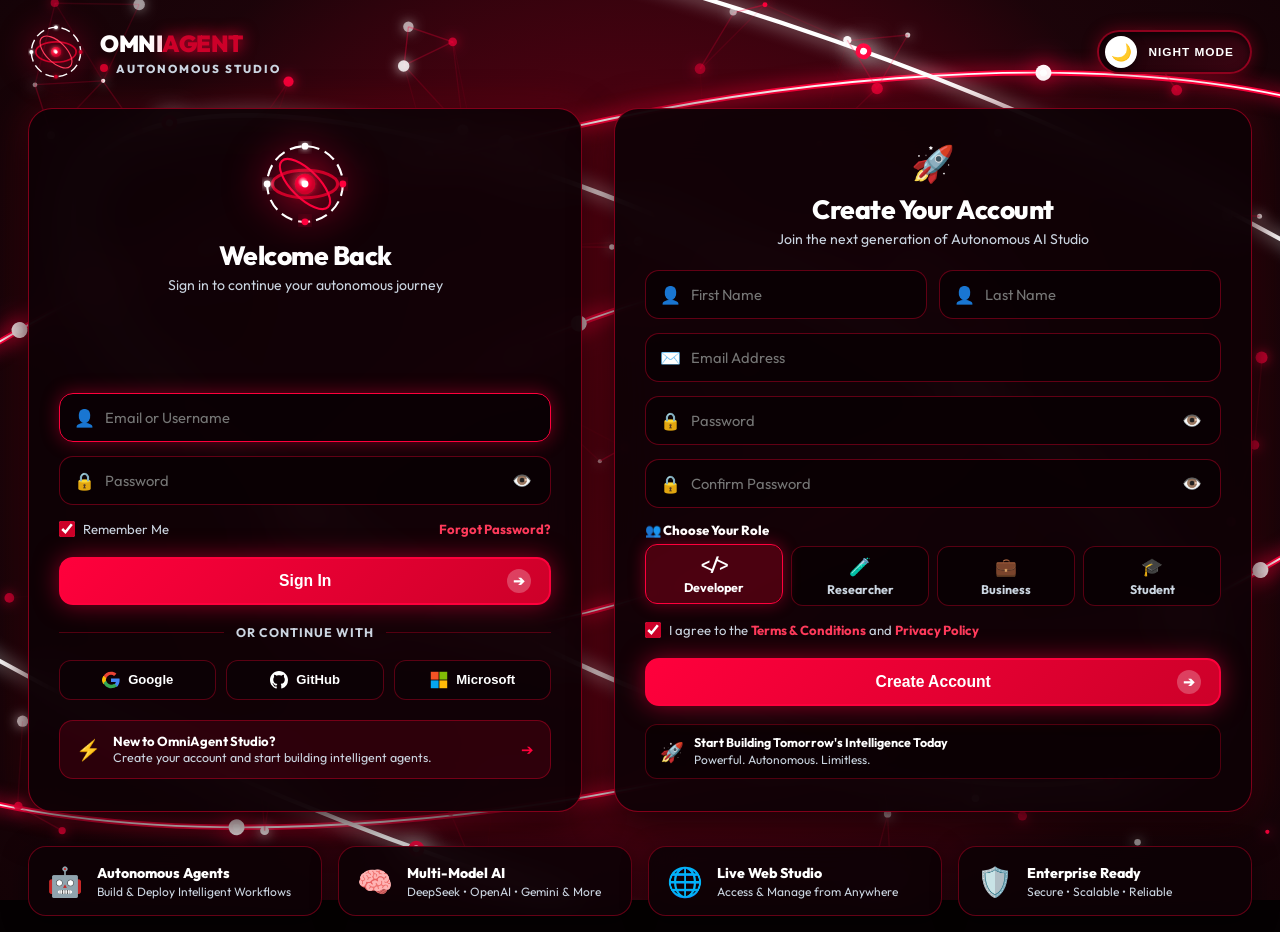
==== static/login.html @ 4c6e4704 "feat: add luxury Authentication Gateway matching reference mockup with revolving 3D Gyroscope logo" ====
<!DOCTYPE html>
<html lang="en">
<head>
    <meta charset="UTF-8">
    <meta name="viewport" content="width=device-width, initial-scale=1.0, maximum-scale=1.0, user-scalable=no">
    <title>OmniAgent — Authentication Gateway</title>
    <meta name="description" content="Autonomous AI Studio Authentication & Gateway">
    <link rel="preconnect" href="https://fonts.googleapis.com">
    <link rel="preconnect" href="https://fonts.gstatic.com" crossorigin>
    <link href="https://fonts.googleapis.com/css2?family=Inter:wght@400;500;600;700&family=JetBrains+Mono:wght@500;700&family=Outfit:wght@600;700;800;900&display=swap" rel="stylesheet">
    <link rel="stylesheet" href="/static/css/style.css">
    <link rel="stylesheet" href="/static/css/auth.css">
</head>
<body>
    <div class="auth-page-wrapper">
        <!-- Top Navigation Bar -->
        <header class="auth-header">
            <div id="brand-logo-container" onclick="window.location.href='/'" style="cursor:pointer;"></div>
            
            <div class="auth-header-right">
                <!-- 3D Luxury Slider Switcher -->
                <button class="theme-switch-btn" id="theme-slider-btn" type="button" onclick="toggleTheme()" title="Toggle Day / Night Mode">
                    <span class="switch-label-night">NIGHT MODE</span>
                    <span class="switch-label-day">DAY MODE</span>
                    <div class="switch-knob" id="switch-knob-icon">🌙</div>
                </button>
            </div>
        </header>

        <!-- Main Dual Auth Card Container -->
        <main class="auth-main-container">
            <!-- Left Card: Welcome Back (Sign In) -->
            <div class="auth-glass-card signin-card" id="card-signin">
                <div class="auth-card-hero">
                    <!-- Revolving Gyroscope Centerpiece Logo -->
                    <div id="card-gyro-logo"></div>
                    <h2 class="auth-card-title">Welcome Back</h2>
                    <p class="auth-card-subtitle">Sign in to continue your autonomous journey</p>
                </div>

                <form class="auth-form" onsubmit="handleAuthSubmit(event, 'signin')">
                    <div class="auth-input-group">
                        <div class="auth-input-icon">👤</div>
                        <input type="text" id="signin-user" class="auth-input-field" placeholder="Email or Username" required autofocus>
                    </div>

                    <div class="auth-input-group">
                        <div class="auth-input-icon">🔒</div>
                        <input type="password" id="signin-pass" class="auth-input-field" placeholder="Password" required>
                        <button type="button" class="btn-pwd-eye" onclick="togglePasswordVisibility('signin-pass', this)" title="Show/Hide Password">👁️</button>
                    </div>

                    <div class="auth-row-options">
                        <label class="auth-checkbox-label">
                            <input type="checkbox" id="remember-me" checked>
                            <span>Remember Me</span>
                        </label>
                        <a href="javascript:void(0)" class="auth-link" onclick="playSoftClick(); alert('Demo Mode: Enter any credentials or click Social Login!')">Forgot Password?</a>
                    </div>

                    <button type="submit" class="btn-auth-primary">
                        <span>Sign In</span>
                        <div class="btn-arrow-circle">➔</div>
                    </button>

                    <div class="auth-divider">
                        <span>or continue with</span>
                    </div>

                    <!-- Social Login Row -->
                    <div class="social-login-row">
                        <button type="button" class="btn-social-pill" onclick="demoSocialLogin('Google')">
                            <svg width="18" height="18" viewBox="0 0 24 24"><path fill="#EA4335" d="M12 5c1.6 0 3 .6 4.1 1.7l3.1-3.1C17.3 1.8 14.8 1 12 1 7.5 1 3.7 3.6 1.9 7.3l3.7 2.9C6.5 7.3 9 5 12 5z"/><path fill="#4285F4" d="M23.5 12.3c0-.8-.1-1.6-.2-2.3H12v4.6h6.5c-.3 1.5-1.1 2.8-2.4 3.7l3.7 2.9c2.2-2 3.7-5 3.7-8.9z"/><path fill="#FBBC05" d="M5.6 14.8c-.2-.7-.4-1.5-.4-2.8s.2-2.1.4-2.8L1.9 6.3C.7 8.7 0 10.3 0 12s.7 3.3 1.9 5.7l3.7-2.9z"/><path fill="#34A853" d="M12 23c3.2 0 6-1.1 8-3l-3.7-2.9c-1.1.7-2.5 1.2-4.3 1.2-3 0-5.5-2.3-6.4-5.2L1.9 16C3.7 19.7 7.5 23 12 23z"/></svg>
                            <span>Google</span>
                        </button>
                        <button type="button" class="btn-social-pill" onclick="demoSocialLogin('GitHub')">
                            <svg width="18" height="18" fill="currentColor" viewBox="0 0 24 24"><path d="M12 0C5.37 0 0 5.37 0 12c0 5.31 3.435 9.795 8.205 11.385.6.105.825-.255.825-.57 0-.285-.015-1.23-.015-2.235-3.015.555-3.795-.735-4.035-1.41-.135-.345-.72-1.41-1.23-1.695-.42-.225-1.02-.78-.015-.795.945-.015 1.62.87 1.845 1.23 1.08 1.815 2.805 1.305 3.495.99.105-.78.42-1.305.765-1.605-2.67-.3-5.46-1.335-5.46-5.925 0-1.305.465-2.385 1.23-3.225-.12-.3-.54-1.53.12-3.18 0 0 1.005-.315 3.3 1.23.96-.27 1.98-.405 3-.405s2.04.135 3 .405c2.295-1.56 3.3-1.23 3.3-1.23.66 1.65.24 2.88.12 3.18.765.84 1.23 1.905 1.23 3.225 0 4.605-2.805 5.625-5.475 5.925.435.375.81 1.095.81 2.22 0 1.605-.015 2.895-.015 3.3 0 .315.225.69.825.57A12.02 12.02 0 0024 12c0-6.63-5.37-12-12-12z"/></svg>
                            <span>GitHub</span>
                        </button>
                        <button type="button" class="btn-social-pill" onclick="demoSocialLogin('Microsoft')">
                            <svg width="18" height="18" viewBox="0 0 23 23"><path fill="#f35325" d="M1 1h10v10H1z"/><path fill="#81bc06" d="M12 1h10v10H12z"/><path fill="#05a6f0" d="M1 12h10v10H1z"/><path fill="#ffba08" d="M12 12h10v10H12z"/></svg>
                            <span>Microsoft</span>
                        </button>
                    </div>

                    <!-- Switcher Ribbon -->
                    <div class="auth-switch-ribbon" onclick="focusSignupCard()">
                        <div class="ribbon-icon">⚡</div>
                        <div class="ribbon-text">
                            <strong>New to OmniAgent Studio?</strong>
                            <span>Create your account and start building intelligent agents.</span>
                        </div>
                        <div class="ribbon-arrow">➔</div>
                    </div>
                </form>
            </div>

            <!-- Right Card: Create Your Account (Sign Up) -->
            <div class="auth-glass-card signup-card" id="card-signup">
                <div class="auth-card-hero">
                    <div class="hero-card-badge">🚀</div>
                    <h2 class="auth-card-title">Create Your Account</h2>
                    <p class="auth-card-subtitle">Join the next generation of Autonomous AI Studio</p>
                </div>

                <form class="auth-form" onsubmit="handleAuthSubmit(event, 'signup')">
                    <!-- First & Last Name Split Row -->
                    <div class="auth-input-split-row">
                        <div class="auth-input-group">
                            <div class="auth-input-icon">👤</div>
                            <input type="text" id="signup-fname" class="auth-input-field" placeholder="First Name" required>
                        </div>
                        <div class="auth-input-group">
                            <div class="auth-input-icon">👤</div>
                            <input type="text" id="signup-lname" class="auth-input-field" placeholder="Last Name" required>
                        </div>
                    </div>

                    <div class="auth-input-group">
                        <div class="auth-input-icon">✉️</div>
                        <input type="email" id="signup-email" class="auth-input-field" placeholder="Email Address" required>
                    </div>

                    <div class="auth-input-group">
                        <div class="auth-input-icon">🔒</div>
                        <input type="password" id="signup-pass" class="auth-input-field" placeholder="Password" required>
                        <button type="button" class="btn-pwd-eye" onclick="togglePasswordVisibility('signup-pass', this)" title="Show/Hide Password">👁️</button>
                    </div>

                    <div class="auth-input-group">
                        <div class="auth-input-icon">🔒</div>
                        <input type="password" id="signup-cpass" class="auth-input-field" placeholder="Confirm Password" required>
                        <button type="button" class="btn-pwd-eye" onclick="togglePasswordVisibility('signup-cpass', this)" title="Show/Hide Password">👁️</button>
                    </div>

                    <!-- Role Selector Section -->
                    <div class="auth-role-section">
                        <div class="auth-role-label">👥 Choose Your Role</div>
                        <div class="auth-role-pills">
                            <div class="role-pill active" onclick="selectRole(this, 'developer')">
                                <span class="role-pill-icon">&lt;/&gt;</span>
                                <span>Developer</span>
                            </div>
                            <div class="role-pill" onclick="selectRole(this, 'researcher')">
                                <span class="role-pill-icon">🧪</span>
                                <span>Researcher</span>
                            </div>
                            <div class="role-pill" onclick="selectRole(this, 'business')">
                                <span class="role-pill-icon">💼</span>
                                <span>Business</span>
                            </div>
                            <div class="role-pill" onclick="selectRole(this, 'student')">
                                <span class="role-pill-icon">🎓</span>
                                <span>Student</span>
                            </div>
                        </div>
                    </div>

                    <div class="auth-row-options">
                        <label class="auth-checkbox-label">
                            <input type="checkbox" id="terms-agree" checked required>
                            <span>I agree to the <a href="javascript:void(0)" class="auth-link">Terms & Conditions</a> and <a href="javascript:void(0)" class="auth-link">Privacy Policy</a></span>
                        </label>
                    </div>

                    <button type="submit" class="btn-auth-primary">
                        <span>Create Account</span>
                        <div class="btn-arrow-circle">➔</div>
                    </button>

                    <!-- Bottom Info Banner -->
                    <div class="auth-info-banner">
                        <div class="info-icon">🚀</div>
                        <div class="info-text">
                            <strong>Start Building Tomorrow's Intelligence Today</strong>
                            <span>Powerful. Autonomous. Limitless.</span>
                        </div>
                    </div>
                </form>
            </div>
        </main>

        <!-- Bottom 4 Feature Cards Ribbon -->
        <footer class="auth-bottom-dock">
            <div class="dock-feature-card">
                <div class="dock-icon">🤖</div>
                <div class="dock-content">
                    <h4>Autonomous Agents</h4>
                    <p>Build & Deploy Intelligent Workflows</p>
                </div>
            </div>

            <div class="dock-feature-card">
                <div class="dock-icon">🧠</div>
                <div class="dock-content">
                    <h4>Multi-Model AI</h4>
                    <p>DeepSeek • OpenAI • Gemini & More</p>
                </div>
            </div>

            <div class="dock-feature-card">
                <div class="dock-icon">🌐</div>
                <div class="dock-content">
                    <h4>Live Web Studio</h4>
                    <p>Access & Manage from Anywhere</p>
                </div>
            </div>

            <div class="dock-feature-card">
                <div class="dock-icon">🛡️</div>
                <div class="dock-content">
                    <h4>Enterprise Ready</h4>
                    <p>Secure • Scalable • Reliable</p>
                </div>
            </div>
        </footer>
    </div>

    <!-- Scripts -->
    <script src="/static/js/background.js"></script>
    <script src="/static/js/logo.js"></script>
    <script src="/static/js/auth.js"></script>
</body>
</html>
---- static/css/style.css ----
:root {
    --cherry-red: #cd0029;
    --cherry-glow: #ff003c;
    --cherry-subtle: rgba(205, 0, 41, 0.22);
    --cherry-border: rgba(205, 0, 41, 0.6);
    --white: #ffffff;
    --white-muted: #f1f5f9;
    --white-subtle: #cbd5e1;
    --bg-dark: #050102;
    --surface-glass: rgba(14, 2, 6, 0.9);
    --surface-card: rgba(16, 3, 7, 0.92);
    --border-glass: rgba(205, 0, 41, 0.5);
    --text-main: #ffffff;
    --text-muted-theme: #f1f5f9;
    --input-bg: rgba(10, 1, 4, 0.85);
    --font-sans: 'Outfit', 'Inter', -apple-system, sans-serif;
    --font-mono: 'JetBrains Mono', monospace;
}

/* ☀️ Crisp Pure White Light Mode */
body.light-theme {
    --bg-dark: #ffffff;
    --surface-glass: rgba(255, 255, 255, 0.95);
    --surface-card: rgba(255, 255, 255, 0.95);
    --border-glass: rgba(205, 0, 41, 0.35);
    --cherry-border: rgba(205, 0, 41, 0.45);
    --cherry-subtle: rgba(255, 220, 228, 0.8);
    --white: #0f172a;
    --white-muted: #1e293b;
    --white-subtle: #64748b;
    --text-main: #0f172a;
    --text-muted-theme: #334155;
    --input-bg: #ffffff;
    background-color: #ffffff !important;
    color: #0f172a !important;
}

/* Header & Dock Protection */
body.light-theme .workspace-header {
    background: rgba(255, 255, 255, 0.95) !important;
    backdrop-filter: blur(20px) !important;
    -webkit-backdrop-filter: blur(20px) !important;
    border-bottom: 1.5px solid rgba(205, 0, 41, 0.35) !important;
}

body.light-theme .input-dock {
    background: rgba(255, 255, 255, 0.95) !important;
    backdrop-filter: blur(20px) !important;
    -webkit-backdrop-filter: blur(20px) !important;
    border-top: 1.5px solid rgba(205, 0, 41, 0.35) !important;
}

body.light-theme .sidebar-nav,
body.light-theme .metrics-panel,
body.light-theme .main-workspace {
    background: transparent !important;
    border-color: rgba(205, 0, 41, 0.35) !important;
}

/* Sidebar Nav Items in Light Mode */
body.light-theme .nav-item {
    background: #ffffff !important;
    color: #0f172a !important;
    border: 1.5px solid rgba(205, 0, 41, 0.25) !important;
    box-shadow: 0 4px 14px rgba(0, 0, 0, 0.04) !important;
}

body.light-theme .nav-item:hover,
body.light-theme .nav-item.active {
    background: rgba(255, 222, 230, 0.95) !important;
    color: #cd0029 !important;
    border-color: #cd0029 !important;
    box-shadow: 0 0 20px rgba(205, 0, 41, 0.25) !important;
}

body.light-theme .btn-sound-toggle,
body.light-theme .btn-action-header {
    background: #ffffff !important;
    color: #0f172a !important;
    border: 1.5px solid rgba(205, 0, 41, 0.45) !important;
    box-shadow: 0 2px 10px rgba(205, 0, 41, 0.1) !important;
}

body.light-theme .btn-sound-toggle:hover,
body.light-theme .btn-action-header:hover {
    background: #cd0029 !important;
    color: #ffffff !important;
}

body.light-theme .export-menu-dropdown {
    background: #ffffff !important;
    border-color: rgba(205, 0, 41, 0.4) !important;
    box-shadow: 0 10px 30px rgba(205, 0, 41, 0.2) !important;
}

body.light-theme .export-opt {
    color: #0f172a !important;
}

body.light-theme .export-opt:hover {
    background: rgba(255, 222, 230, 0.9) !important;
    color: #cd0029 !important;
}

body.light-theme .step-card,
body.light-theme .prompt-chip,
body.light-theme .metric-card,
body.light-theme .tool-card-box,
body.light-theme .vault-card-box,
body.light-theme .swarm-card,
body.light-theme .tools-header-banner,
body.light-theme .memory-header-banner,
body.light-theme .memory-input-card,
body.light-theme .memory-chip,
body.light-theme .agent-status-badge,
body.light-theme .code-editor-card,
body.light-theme .code-output-card,
body.light-theme .dropzone-card,
body.light-theme .settings-modal-card {
    background: rgba(255, 255, 255, 0.98) !important;
    border-color: rgba(205, 0, 41, 0.4) !important;
    box-shadow: 0 6px 24px rgba(205, 0, 41, 0.1) !important;
}

body.light-theme .settings-select {
    background: #ffffff !important;
    color: #0f172a !important;
}

body.light-theme .settings-header h2,
body.light-theme .settings-field label {
    color: #0f172a !important;
}

body.light-theme .dropzone-card {
    border: 2px dashed rgba(205, 0, 41, 0.5) !important;
    background: rgba(255, 245, 247, 0.8) !important;
}

body.light-theme .code-textarea {
    background: #ffffff !important;
    color: #0f172a !important;
    border-color: rgba(205, 0, 41, 0.35) !important;
}

body.light-theme .code-console-body {
    background: #f8fafc !important;
    color: #0f172a !important;
}

body.light-theme .btn-template-chip {
    background: #ffffff !important;
    color: #0f172a !important;
    border-color: rgba(205, 0, 41, 0.35) !important;
}

body.light-theme .swarm-status-badge {
    background: rgba(205, 0, 41, 0.08) !important;
    border: 1.5px solid rgba(205, 0, 41, 0.35) !important;
    color: #cd0029 !important;
}

body.light-theme .badge-status-text {
    color: #cd0029 !important;
}

body.light-theme .step-title,
body.light-theme .prompt-title,
body.light-theme .tool-name,
body.light-theme .metric-val,
body.light-theme .panel-section-title,
body.light-theme .header-title-block h1,
body.light-theme .brand-main,
body.light-theme .status-text,
body.light-theme .tools-header-banner h2,
body.light-theme .memory-header-banner h2,
body.light-theme .memory-input-card h3,
body.light-theme .swarm-info h3,
body.light-theme .vault-tag,
body.light-theme .code-output-header span,
body.light-theme .dropzone-title {
    color: #0f172a !important;
}

body.light-theme .step-content,
body.light-theme .prompt-desc,
body.light-theme .tool-desc,
body.light-theme .vault-text,
body.light-theme .metric-label,
body.light-theme .header-subtitle,
body.light-theme .swarm-info p,
body.light-theme .tools-header-banner p,
body.light-theme .memory-header-banner p,
body.light-theme .dropzone-subtitle {
    color: #334155 !important;
}

body.light-theme .model-pill {
    background: #ffffff !important;
    color: #0f172a !important;
    border: 1.5px solid rgba(205, 0, 41, 0.4) !important;
    box-shadow: 0 0 14px rgba(205, 0, 41, 0.1) !important;
}

body.light-theme .input-wrapper {
    background: #ffffff !important;
    border-color: #cd0029 !important;
    box-shadow: 0 0 20px rgba(205, 0, 41, 0.25) !important;
}

body.light-theme .input-box {
    color: #0f172a !important;
}

* {
    margin: 0;
    padding: 0;
    box-sizing: border-box;
    -webkit-tap-highlight-color: transparent;
}

body {
    font-family: var(--font-sans);
    background-color: var(--bg-dark);
    color: var(--text-main);
    overflow: hidden;
    height: 100vh;
    width: 100vw;
    transition: background-color 0.3s ease, color 0.3s ease;
}

#ambient-canvas {
    position: fixed;
    top: 0;
    left: 0;
    width: 100vw;
    height: 100vh;
    z-index: 0;
    pointer-events: all;
}

/* 3-Column Layout */
.app-container {
    position: relative;
    z-index: 10;
    display: grid;
    grid-template-columns: 280px 1fr 340px;
    height: 100vh;
    background: transparent;
}

/* Left Sidebar */
.sidebar-nav {
    background: transparent;
    border-right: 1.5px solid var(--cherry-border);
    display: flex;
    flex-direction: column;
    padding: 24px 20px;
    gap: 24px;
}

.omni-brand-core {
    display: flex;
    align-items: center;
    gap: 16px;
}

.gyro-logo-wrapper {
    position: relative;
    width: 56px;
    height: 56px;
    display: flex;
    align-items: center;
    justify-content: center;
    filter: drop-shadow(0 0 16px var(--cherry-glow));
    transition: transform 0.3s ease;
}

.gyro-logo-wrapper:hover {
    transform: scale(1.1) rotate(15deg);
}

.spin-slow-cw {
    transform-origin: 50% 50%;
    animation: svgSpin 12s linear infinite;
}

.spin-fast-ccw {
    transform-origin: 50% 50%;
    animation: svgSpinReverse 6s linear infinite;
}

.spin-tilt-cw {
    transform-origin: 50% 50%;
    transform: rotate(45deg);
    animation: svgSpin 4s linear infinite;
}

@keyframes svgSpin { 100% { transform: rotate(360deg); } }
@keyframes svgSpinReverse { 100% { transform: rotate(-360deg); } }

.brand-main {
    font-size: 1.45rem;
    font-weight: 900;
    letter-spacing: -0.5px;
    color: var(--text-main);
}

.cherry-text {
    color: var(--cherry-red);
    text-shadow: 0 0 16px var(--cherry-glow);
}

.brand-sub {
    font-size: 0.72rem;
    font-weight: 800;
    color: var(--white-subtle);
    letter-spacing: 2px;
    display: flex;
    align-items: center;
    gap: 8px;
    margin-top: 3px;
}

.pulse-live {
    width: 8px;
    height: 8px;
    border-radius: 50%;
    background: var(--cherry-red);
    box-shadow: 0 0 12px var(--cherry-glow);
    animation: pulse 1.5s infinite;
}

@keyframes pulse {
    0%, 100% { opacity: 1; transform: scale(1); }
    50% { opacity: 0.3; transform: scale(0.7); }
}

.nav-links {
    list-style: none;
    display: flex;
    flex-direction: column;
    gap: 12px;
}

.nav-item {
    display: flex;
    align-items: center;
    gap: 14px;
    padding: 14px 18px;
    border-radius: 14px;
    color: var(--text-muted-theme);
    font-size: 0.95rem;
    font-weight: 700;
    cursor: pointer;
    transition: all 0.25s ease;
    border: 1.5px solid rgba(205, 0, 41, 0.3);
    background: rgba(14, 2, 6, 0.82);
    backdrop-filter: blur(16px);
    -webkit-backdrop-filter: blur(16px);
}

.nav-item:hover, .nav-item.active {
    color: var(--white);
    background: rgba(205, 0, 41, 0.4);
    border-color: var(--cherry-red);
    box-shadow: 0 0 24px rgba(205, 0, 41, 0.5);
    transform: translateX(4px);
}

.nav-item svg {
    width: 22px;
    height: 22px;
    color: var(--cherry-red);
}

/* ⚡ Interactive Diagnostic Badge */
.agent-status-badge {
    margin-top: auto;
    padding: 16px;
    background: rgba(14, 2, 6, 0.88);
    border: 1.5px solid var(--cherry-border);
    border-radius: 16px;
    display: flex;
    align-items: center;
    gap: 14px;
    backdrop-filter: blur(16px);
    -webkit-backdrop-filter: blur(16px);
    box-shadow: 0 0 20px rgba(205, 0, 41, 0.3);
    cursor: pointer;
    transition: all 0.25s ease;
}

.agent-status-badge:hover {
    border-color: var(--white);
    transform: scale(1.03);
    box-shadow: 0 0 24px var(--cherry-glow);
}

.status-dot {
    width: 12px;
    height: 12px;
    border-radius: 50%;
    background: var(--cherry-red);
    box-shadow: 0 0 14px var(--cherry-glow);
}

.status-text {
    font-size: 0.85rem;
    font-weight: 800;
    color: var(--text-main);
}

/* Center Workspace */
.main-workspace {
    display: flex;
    flex-direction: column;
    height: 100vh;
    background: transparent;
    border-right: 1.5px solid var(--cherry-border);
    overflow: hidden;
    position: relative;
}

/* 🛡️ Header Shield */
.workspace-header {
    display: flex;
    align-items: center;
    justify-content: space-between;
    padding: 18px 28px;
    border-bottom: 1.5px solid var(--cherry-border);
    background: rgba(14, 2, 6, 0.92);
    backdrop-filter: blur(20px);
    -webkit-backdrop-filter: blur(20px);
    flex-shrink: 0;
    z-index: 20;
}

.header-title-block h1 {
    font-size: 1.35rem;
    font-weight: 800;
    color: var(--text-main);
    letter-spacing: -0.5px;
}

.header-subtitle {
    font-size: 0.85rem;
    font-weight: 600;
    color: var(--white-subtle);
}

.header-controls {
    display: flex;
    align-items: center;
    gap: 12px;
}

/* Header Action Buttons */
.btn-action-header {
    background: rgba(14, 2, 6, 0.85);
    color: var(--text-main);
    border: 1.5px solid var(--cherry-red);
    padding: 8px 14px;
    border-radius: 18px;
    font-size: 0.8rem;
    font-weight: 800;
    cursor: pointer;
    box-shadow: 0 0 12px rgba(205, 0, 41, 0.25);
    transition: all 0.2s ease;
    display: flex;
    align-items: center;
    gap: 6px;
}

.btn-action-header:hover {
    background: var(--cherry-red);
    color: #ffffff;
    transform: scale(1.05);
}

.export-dropdown-wrapper {
    position: relative;
}

.export-menu-dropdown {
    position: absolute;
    top: calc(100% + 8px);
    right: 0;
    background: rgba(14, 2, 6, 0.95);
    border: 1.5px solid var(--cherry-red);
    border-radius: 14px;
    padding: 8px;
    display: none;
    flex-direction: column;
    gap: 6px;
    box-shadow: 0 10px 30px rgba(0, 0, 0, 0.6);
    z-index: 50;
    width: 170px;
}

.export-menu-dropdown.show {
    display: flex;
}

.export-opt {
    padding: 8px 12px;
    border-radius: 8px;
    font-size: 0.82rem;
    font-weight: 700;
    color: #ffffff;
    cursor: pointer;
    transition: all 0.2s ease;
}

.export-opt:hover {
    background: var(--cherry-subtle);
    color: var(--cherry-glow);
}

/* 🌟 Luxury 3D Animated Slider */
.theme-switch-btn {
    position: relative;
    width: 155px;
    height: 44px;
    border-radius: 28px;
    background: linear-gradient(135deg, #180208, #3b0512);
    border: 2px solid var(--cherry-border);
    cursor: pointer;
    box-shadow: inset 0 3px 8px rgba(0, 0, 0, 0.7), 0 0 16px rgba(205, 0, 41, 0.4);
    display: flex;
    align-items: center;
    position: relative;
    transition: all 0.35s cubic-bezier(0.4, 0, 0.2, 1);
    outline: none;
    user-select: none;
    overflow: hidden;
}

body.light-theme .theme-switch-btn {
    background: linear-gradient(135deg, #ff7a18, #ff1a47, #cd0029) !important;
    border-color: #ff1a47 !important;
    box-shadow: inset 0 2px 6px rgba(0, 0, 0, 0.2), 0 0 22px rgba(255, 26, 71, 0.5) !important;
}

.switch-label-night {
    font-size: 0.74rem;
    font-weight: 900;
    letter-spacing: 1px;
    color: #ffffff;
    position: absolute;
    right: 16px;
    display: block;
}

.switch-label-day {
    font-size: 0.74rem;
    font-weight: 900;
    letter-spacing: 1px;
    color: #ffffff;
    position: absolute;
    left: 16px;
    display: none;
}

body.light-theme .switch-label-night { display: none !important; }
body.light-theme .switch-label-day { display: block !important; }

.switch-knob {
    position: absolute;
    top: 4px;
    left: 6px;
    width: 32px;
    height: 32px;
    background: #ffffff;
    border-radius: 50%;
    box-shadow: 0 4px 10px rgba(0, 0, 0, 0.5);
    display: flex;
    align-items: center;
    justify-content: center;
    font-size: 1.05rem;
    transition: transform 0.35s cubic-bezier(0.4, 0, 0.2, 1);
    pointer-events: none;
}

body.light-theme .switch-knob {
    transform: translateX(107px) !important;
    box-shadow: 0 4px 14px rgba(205, 0, 41, 0.45) !important;
}

.btn-sound-toggle {
    background: rgba(14, 2, 6, 0.85);
    color: var(--text-main);
    border: 1.5px solid var(--cherry-red);
    padding: 8px 16px;
    border-radius: 20px;
    font-size: 0.8rem;
    font-weight: 800;
    cursor: pointer;
    box-shadow: 0 0 12px rgba(205, 0, 41, 0.25);
    transition: all 0.2s ease;
}

.btn-sound-toggle:hover {
    background: var(--cherry-red);
    color: #ffffff;
    transform: scale(1.05);
}

.model-pill {
    font-size: 0.8rem;
    font-weight: 800;
    padding: 8px 18px;
    background: rgba(24, 3, 8, 0.9);
    color: #ffffff;
    border: 1.5px solid var(--cherry-border);
    border-radius: 30px;
    box-shadow: 0 0 14px rgba(205, 0, 41, 0.3);
    font-family: var(--font-mono);
    letter-spacing: 0.5px;
}

/* Views & Canvases */
.chat-canvas, .tools-canvas, .memory-canvas, .swarm-canvas, .code-canvas {
    flex: 1;
    overflow-y: auto;
    padding: 28px;
    display: flex;
    flex-direction: column;
    gap: 20px;
    scroll-behavior: smooth;
}

.chat-canvas::-webkit-scrollbar, .tools-canvas::-webkit-scrollbar, .memory-canvas::-webkit-scrollbar, .swarm-canvas::-webkit-scrollbar, .code-canvas::-webkit-scrollbar {
    width: 6px;
}
.chat-canvas::-webkit-scrollbar-thumb, .tools-canvas::-webkit-scrollbar-thumb, .memory-canvas::-webkit-scrollbar-thumb, .swarm-canvas::-webkit-scrollbar-thumb, .code-canvas::-webkit-scrollbar-thumb {
    background: var(--cherry-red);
    border-radius: 10px;
}

/* ➕ Add-On 5: Settings Modal Backdrop */
.settings-modal-backdrop {
    position: fixed;
    top: 0;
    left: 0;
    width: 100vw;
    height: 100vh;
    background: rgba(0, 0, 0, 0.75);
    backdrop-filter: blur(12px);
    -webkit-backdrop-filter: blur(12px);
    z-index: 1000;
    display: none;
    align-items: center;
    justify-content: center;
}

.settings-modal-backdrop.show {
    display: flex;
}

.settings-modal-card {
    background: rgba(14, 2, 6, 0.96);
    border: 2px solid var(--cherry-red);
    border-radius: 22px;
    width: 90%;
    max-width: 520px;
    padding: 28px;
    box-shadow: 0 12px 40px rgba(0, 0, 0, 0.8), 0 0 30px var(--cherry-glow);
    display: flex;
    flex-direction: column;
    gap: 22px;
    animation: slideUp 0.3s ease-out;
}

.settings-header {
    display: flex;
    align-items: center;
    justify-content: space-between;
}

.settings-header h2 {
    font-size: 1.25rem;
    font-weight: 800;
    color: var(--text-main);
}

.btn-close-modal {
    background: transparent;
    border: none;
    color: var(--white-subtle);
    font-size: 1.3rem;
    cursor: pointer;
    padding: 4px 8px;
    border-radius: 8px;
}

.btn-close-modal:hover {
    color: var(--cherry-red);
}

.settings-body {
    display: flex;
    flex-direction: column;
    gap: 18px;
}

.settings-field {
    display: flex;
    flex-direction: column;
    gap: 8px;
}

.settings-field label {
    font-size: 0.88rem;
    font-weight: 800;
    color: var(--text-main);
}

.settings-select {
    background: var(--input-bg);
    border: 1.5px solid var(--cherry-border);
    border-radius: 12px;
    padding: 12px 14px;
    color: var(--text-main);
    font-family: var(--font-sans);
    font-size: 0.9rem;
    outline: none;
}

.settings-slider {
    width: 100%;
    accent-color: var(--cherry-red);
    cursor: pointer;
}

.settings-info-pill {
    padding: 12px;
    border-radius: 12px;
    background: var(--input-bg);
    border: 1px solid var(--cherry-border);
    font-family: var(--font-mono);
    font-size: 0.82rem;
    color: #0be881;
}

.settings-footer {
    display: flex;
    justify-content: flex-end;
}

/* Vector Vault Dropzone */
.dropzone-card {
    background: var(--surface-card);
    border: 2px dashed var(--cherry-border);
    border-radius: 18px;
    padding: 28px;
    display: flex;
    flex-direction: column;
    align-items: center;
    justify-content: center;
    text-align: center;
    gap: 8px;
    cursor: pointer;
    backdrop-filter: blur(16px);
    -webkit-backdrop-filter: blur(16px);
    transition: all 0.25s ease;
}

.dropzone-card:hover, .dropzone-card.dragover {
    border-color: var(--cherry-red);
    background: rgba(205, 0, 41, 0.15);
    box-shadow: 0 0 28px rgba(205, 0, 41, 0.4);
    transform: scale(1.01);
}

.dropzone-icon {
    font-size: 2.2rem;
}

.dropzone-title {
    font-size: 1.05rem;
    font-weight: 800;
    color: var(--text-main);
}

.dropzone-subtitle {
    font-size: 0.82rem;
    color: var(--white-subtle);
}

.dropzone-subtitle code {
    background: var(--input-bg);
    padding: 2px 6px;
    border-radius: 6px;
    border: 1px solid var(--cherry-border);
}

/* Interactive Code Editor Styles */
.code-editor-card {
    background: var(--surface-card);
    border: 1.5px solid var(--cherry-border);
    border-radius: 18px;
    padding: 22px;
    backdrop-filter: blur(16px);
    -webkit-backdrop-filter: blur(16px);
    box-shadow: 0 8px 28px rgba(0, 0, 0, 0.5);
    display: flex;
    flex-direction: column;
    gap: 16px;
}

.code-editor-header {
    display: flex;
    align-items: center;
    justify-content: space-between;
    flex-wrap: wrap;
    gap: 12px;
}

.code-templates-bar {
    display: flex;
    align-items: center;
    gap: 10px;
    flex-wrap: wrap;
}

.code-template-label {
    font-size: 0.8rem;
    font-weight: 800;
    color: var(--white-subtle);
    text-transform: uppercase;
    letter-spacing: 1px;
}

.btn-template-chip {
    background: var(--input-bg);
    border: 1px solid var(--cherry-border);
    color: var(--text-main);
    padding: 6px 14px;
    border-radius: 14px;
    font-size: 0.8rem;
    font-weight: 700;
    cursor: pointer;
    transition: all 0.2s ease;
}

.btn-template-chip:hover {
    background: var(--cherry-red);
    color: #ffffff;
    border-color: var(--cherry-red);
}

.code-header-actions {
    display: flex;
    gap: 10px;
}

.btn-tool-subtle {
    background: transparent;
    border: 1px solid var(--cherry-border);
    color: var(--text-main);
    padding: 6px 14px;
    border-radius: 12px;
    font-size: 0.8rem;
    font-weight: 700;
    cursor: pointer;
    transition: all 0.2s ease;
}

.btn-tool-subtle:hover {
    background: rgba(205, 0, 41, 0.2);
    border-color: var(--cherry-red);
}

.code-textarea {
    width: 100%;
    height: 240px;
    background: var(--input-bg);
    border: 1.5px solid var(--cherry-border);
    border-radius: 14px;
    padding: 18px;
    color: var(--text-main);
    font-family: var(--font-mono);
    font-size: 0.92rem;
    line-height: 1.6;
    resize: vertical;
    outline: none;
    tab-size: 4;
}

.code-textarea:focus {
    border-color: var(--cherry-red);
    box-shadow: 0 0 20px rgba(205, 0, 41, 0.4);
}

.code-actions-footer {
    display: flex;
    align-items: center;
    gap: 14px;
    flex-wrap: wrap;
}

.btn-run-code {
    background: var(--cherry-red);
    color: #ffffff;
    border: 2px solid var(--cherry-red);
    padding: 12px 24px;
    border-radius: 14px;
    font-weight: 900;
    font-size: 0.95rem;
    cursor: pointer;
    box-shadow: 0 0 20px var(--cherry-glow);
    transition: all 0.2s ease;
    display: flex;
    align-items: center;
    gap: 8px;
}

.btn-run-code:hover {
    background: #ff1a47;
    transform: scale(1.05);
}

.btn-agent-optimize {
    background: transparent;
    color: var(--text-main);
    border: 1.5px solid var(--cherry-red);
    padding: 12px 20px;
    border-radius: 14px;
    font-weight: 800;
    font-size: 0.9rem;
    cursor: pointer;
    transition: all 0.2s ease;
}

.btn-agent-optimize:hover {
    background: var(--cherry-subtle);
    border-color: var(--cherry-glow);
}

.code-latency-badge {
    margin-left: auto;
    font-family: var(--font-mono);
    font-size: 0.8rem;
    color: var(--white-subtle);
    font-weight: 700;
}

/* Live Output Console */
.code-output-card {
    background: var(--surface-card);
    border: 1.5px solid var(--cherry-border);
    border-radius: 18px;
    padding: 20px;
    backdrop-filter: blur(16px);
    -webkit-backdrop-filter: blur(16px);
    box-shadow: 0 8px 28px rgba(0, 0, 0, 0.5);
    display: flex;
    flex-direction: column;
    gap: 12px;
}

.code-output-header {
    display: flex;
    align-items: center;
    justify-content: space-between;
    font-size: 0.9rem;
    font-weight: 800;
    color: var(--text-main);
}

.code-status-pill {
    font-size: 0.75rem;
    font-weight: 800;
    padding: 4px 12px;
    border-radius: 20px;
    background: rgba(205, 0, 41, 0.2);
    border: 1px solid var(--cherry-border);
    color: var(--text-main);
}

.code-console-body {
    background: rgba(8, 1, 3, 0.95);
    border: 1px solid rgba(205, 0, 41, 0.3);
    border-radius: 12px;
    padding: 16px;
    color: #0be881;
    font-family: var(--font-mono);
    font-size: 0.88rem;
    line-height: 1.55;
    min-height: 110px;
    max-height: 260px;
    overflow-y: auto;
    white-space: pre-wrap;
}

/* Swarm Grid */
.swarm-grid {
    display: grid;
    grid-template-columns: 1fr;
    gap: 18px;
    margin-top: 10px;
}

.swarm-card {
    background: var(--surface-card);
    border: 1.5px solid var(--cherry-border);
    border-radius: 18px;
    padding: 22px;
    display: flex;
    align-items: center;
    gap: 20px;
    backdrop-filter: blur(16px);
    -webkit-backdrop-filter: blur(16px);
    box-shadow: 0 8px 28px rgba(0, 0, 0, 0.5);
    transition: all 0.25s ease;
}

.swarm-card:hover {
    border-color: var(--cherry-red);
    box-shadow: 0 0 28px rgba(205, 0, 41, 0.5);
    transform: translateY(-2px);
}

.swarm-avatar {
    font-size: 2.4rem;
    width: 60px;
    height: 60px;
    background: rgba(205, 0, 41, 0.2);
    border: 1.5px solid var(--cherry-border);
    border-radius: 16px;
    display: flex;
    align-items: center;
    justify-content: center;
}

.swarm-info h3 {
    font-size: 1.15rem;
    font-weight: 800;
    color: var(--text-main);
}

.swarm-role {
    font-size: 0.8rem;
    font-weight: 700;
    color: var(--cherry-red);
    text-transform: uppercase;
    letter-spacing: 1px;
    display: block;
    margin-bottom: 4px;
}

.swarm-info p {
    font-size: 0.88rem;
    color: var(--white-muted);
    line-height: 1.5;
}

.swarm-status-badge {
    display: inline-block;
    margin-top: 8px;
    font-size: 0.75rem;
    font-weight: 800;
    padding: 4px 12px;
    background: rgba(14, 2, 6, 0.85);
    border: 1px solid var(--cherry-border);
    border-radius: 20px;
    color: #ffffff;
}

/* Tools & Memory Headers */
.tools-header-banner, .memory-header-banner {
    background: var(--surface-card);
    border: 1.5px solid var(--cherry-border);
    border-radius: 18px;
    padding: 20px 24px;
    backdrop-filter: blur(16px);
    -webkit-backdrop-filter: blur(16px);
    box-shadow: 0 6px 24px rgba(0, 0, 0, 0.5);
}

.tools-header-banner h2, .memory-header-banner h2 {
    font-size: 1.35rem;
    font-weight: 800;
    color: var(--text-main);
}

.tools-header-banner p, .memory-header-banner p {
    font-size: 0.85rem;
    color: var(--white-subtle);
    margin-top: 4px;
}

/* Tools & Memory Grids */
.tools-grid, .vault-items-grid {
    display: grid;
    grid-template-columns: 1fr 1fr;
    gap: 18px;
}

.tool-card-box, .vault-card-box {
    background: var(--surface-card);
    border: 1.5px solid var(--cherry-border);
    border-radius: 18px;
    padding: 22px;
    backdrop-filter: blur(16px);
    -webkit-backdrop-filter: blur(16px);
    box-shadow: 0 8px 28px rgba(0, 0, 0, 0.5);
    display: flex;
    flex-direction: column;
    gap: 14px;
    transition: all 0.25s ease;
}

.tool-card-box:hover, .vault-card-box:hover {
    border-color: var(--cherry-red);
    box-shadow: 0 0 28px rgba(205, 0, 41, 0.5);
    transform: translateY(-3px);
}

.tool-header, .vault-header {
    display: flex;
    justify-content: space-between;
    align-items: center;
}

.tool-name, .vault-tag {
    font-size: 1.1rem;
    font-weight: 800;
    color: var(--text-main);
}

.vault-id {
    font-family: var(--font-mono);
    font-size: 0.75rem;
    color: var(--cherry-red);
    font-weight: 700;
}

.tool-badge {
    font-size: 0.75rem;
    font-weight: 800;
    padding: 4px 12px;
    border-radius: 20px;
}

.badge-auto { background: rgba(255, 255, 255, 0.12); color: #ffffff; border: 1px solid rgba(255, 255, 255, 0.25); }
.badge-approval { background: rgba(205, 0, 41, 0.25); color: #ff3b5c; border: 1px solid var(--cherry-red); }

.tool-desc, .vault-text {
    font-size: 0.92rem;
    color: var(--white-muted);
    line-height: 1.55;
}

.btn-test-tool {
    background: var(--cherry-red);
    color: #ffffff;
    border: 1px solid var(--cherry-red);
    padding: 10px 18px;
    border-radius: 12px;
    font-weight: 800;
    font-size: 0.85rem;
    cursor: pointer;
    align-self: flex-start;
    margin-top: auto;
    box-shadow: 0 0 14px var(--cherry-glow);
    transition: all 0.2s ease;
}

.btn-test-tool:hover {
    background: #ff1a47;
    transform: scale(1.06);
}

.memory-input-card {
    background: var(--surface-card);
    border: 1.5px solid var(--cherry-red);
    border-radius: 18px;
    padding: 24px;
    backdrop-filter: blur(16px);
    -webkit-backdrop-filter: blur(16px);
    box-shadow: 0 0 28px rgba(205, 0, 41, 0.35);
}

.memory-input-card h3 {
    font-size: 1.1rem;
    color: var(--text-main);
    margin-bottom: 14px;
    font-weight: 800;
}

.memory-form {
    display: flex;
    gap: 14px;
}

.mem-input-tag, .mem-input-text {
    background: var(--input-bg);
    border: 1.5px solid var(--cherry-border);
    border-radius: 12px;
    padding: 12px 16px;
    color: var(--text-main);
    font-family: var(--font-sans);
    font-size: 0.92rem;
}

.mem-input-tag { width: 240px; }
.mem-input-text { flex: 1; }

.mem-input-tag:focus, .mem-input-text:focus {
    outline: none;
    border-color: var(--cherry-red);
    box-shadow: 0 0 16px rgba(205, 0, 41, 0.4);
}

/* Quick Prompt Starters */
.quick-prompts-grid {
    display: grid;
    grid-template-columns: 1fr 1fr;
    gap: 16px;
    margin-top: 20px;
}

.prompt-chip {
    background: var(--surface-card);
    border: 1.5px solid var(--cherry-border);
    border-radius: 16px;
    padding: 16px 20px;
    cursor: pointer;
    transition: all 0.25s ease;
    display: flex;
    flex-direction: column;
    gap: 6px;
    backdrop-filter: blur(16px);
    -webkit-backdrop-filter: blur(16px);
    box-shadow: 0 6px 20px rgba(0, 0, 0, 0.4);
}

.prompt-chip:hover {
    border-color: var(--cherry-red);
    box-shadow: 0 0 24px rgba(205, 0, 41, 0.5);
    transform: translateY(-3px);
}

.prompt-title {
    font-size: 0.98rem;
    font-weight: 800;
    color: var(--text-main);
}

.prompt-desc {
    font-size: 0.82rem;
    color: var(--white-subtle);
}

/* 🛡️ Frosted Obsidian Shield Step Cards */
.step-card {
    background: var(--surface-card);
    border: 1.5px solid var(--border-glass);
    border-radius: 18px;
    padding: 22px;
    backdrop-filter: blur(20px);
    -webkit-backdrop-filter: blur(20px);
    animation: slideUp 0.3s ease-out;
    box-shadow: 0 10px 32px rgba(0, 0, 0, 0.6);
}

@keyframes slideUp {
    from { opacity: 0; transform: translateY(14px); }
    to { opacity: 1; transform: translateY(0); }
}

.step-card.goal { border-left: 6px solid var(--white); }
.step-card.thought { border-left: 6px solid #4f46e5; }
.step-card.action { border-left: 6px solid var(--cherry-glow); background: rgba(30, 4, 10, 0.95); }
.step-card.reflect { border-left: 6px solid #fbbf24; }
.step-card.final_answer {
    border-left: 6px solid var(--cherry-red);
    border: 2px solid var(--cherry-red);
    box-shadow: 0 0 32px rgba(205, 0, 41, 0.45);
}

.step-header {
    display: flex;
    align-items: center;
    justify-content: space-between;
    margin-bottom: 12px;
}

.step-title {
    font-size: 1.05rem;
    font-weight: 800;
    color: var(--text-main);
}

.step-content {
    font-size: 0.95rem;
    line-height: 1.65;
    color: var(--white-muted);
    white-space: pre-wrap;
}

/* Human-in-the-Loop Card */
.approval-card {
    background: rgba(205, 0, 41, 0.25);
    border: 2px solid var(--cherry-glow);
    box-shadow: 0 0 32px rgba(205, 0, 41, 0.5);
    border-radius: 18px;
    padding: 24px;
    margin-top: 16px;
}

.approval-title {
    font-size: 1.15rem;
    font-weight: 900;
    color: var(--text-main);
    display: flex;
    align-items: center;
    gap: 12px;
    margin-bottom: 12px;
}

.approval-actions {
    display: flex;
    gap: 16px;
    margin-top: 18px;
}

.btn-approve {
    background: var(--cherry-red);
    color: #ffffff;
    border: 2px solid var(--cherry-red);
    padding: 12px 26px;
    border-radius: 12px;
    font-weight: 800;
    font-size: 0.95rem;
    cursor: pointer;
    box-shadow: 0 0 20px var(--cherry-glow);
    transition: all 0.2s ease;
}

.btn-approve:hover {
    background: #ff1a47;
    transform: scale(1.05);
}

.btn-reject {
    background: transparent;
    color: var(--text-main);
    border: 1.5px solid var(--cherry-border);
    padding: 12px 26px;
    border-radius: 12px;
    font-weight: 800;
    font-size: 0.95rem;
    cursor: pointer;
    transition: all 0.2s ease;
}

.btn-reject:hover {
    background: rgba(205, 0, 41, 0.2);
}

/* 🛡️ Input Dock Frosted Shield */
.input-dock {
    padding: 18px 28px;
    background: rgba(14, 2, 6, 0.92);
    backdrop-filter: blur(20px);
    -webkit-backdrop-filter: blur(20px);
    border-top: 1.5px solid var(--cherry-border);
    flex-shrink: 0;
    z-index: 20;
}

.input-wrapper {
    display: flex;
    align-items: center;
    background: var(--input-bg);
    border: 2px solid var(--cherry-border);
    border-radius: 18px;
    padding: 10px 18px;
    gap: 14px;
    box-shadow: 0 0 20px rgba(205, 0, 41, 0.3);
    transition: all 0.25s ease;
}

.input-wrapper:focus-within {
    border-color: var(--cherry-red);
    box-shadow: 0 0 28px rgba(205, 0, 41, 0.5);
}

.input-box {
    flex: 1;
    background: transparent;
    border: none;
    outline: none;
    color: var(--text-main);
    font-family: var(--font-sans);
    font-size: 1rem;
    padding: 8px 4px;
}

.btn-send {
    background: var(--cherry-red);
    color: #ffffff;
    border: 1.5px solid var(--cherry-red);
    border-radius: 14px;
    width: 46px;
    height: 46px;
    display: flex;
    align-items: center;
    justify-content: center;
    cursor: pointer;
    box-shadow: 0 0 16px var(--cherry-glow);
    transition: all 0.25s ease;
}

.btn-send:hover {
    background: #ff1a47;
    transform: scale(1.1);
}

/* Right Observability Panel */
.metrics-panel {
    background: transparent;
    border-left: 1.5px solid var(--cherry-border);
    padding: 24px 20px;
    display: flex;
    flex-direction: column;
    gap: 22px;
    overflow-y: auto;
}

.panel-section-title {
    font-size: 0.92rem;
    font-weight: 900;
    color: var(--text-main);
    text-transform: uppercase;
    letter-spacing: 2px;
}

.metric-card {
    background: var(--surface-card);
    border: 1.5px solid var(--cherry-border);
    border-radius: 18px;
    padding: 20px;
    position: relative;
    overflow: hidden;
    backdrop-filter: blur(16px);
    -webkit-backdrop-filter: blur(16px);
    box-shadow: 0 6px 20px rgba(0, 0, 0, 0.4);
}

.metric-card::before {
    content: '';
    position: absolute;
    top: 0;
    left: 0;
    width: 6px;
    height: 100%;
    background: var(--cherry-red);
    box-shadow: 0 0 12px var(--cherry-glow);
}

.metric-val {
    font-size: 1.8rem;
    font-weight: 900;
    font-family: var(--font-mono);
    color: var(--text-main);
}

.metric-label {
    font-size: 0.82rem;
    font-weight: 700;
    color: var(--white-subtle);
    margin-top: 6px;
}

/* Cyber Wave */
.cyber-wave-container {
    display: flex;
    align-items: flex-end;
    gap: 4px;
    height: 22px;
    margin-top: 10px;
}

.wave-bar {
    width: 6px;
    background: var(--cherry-red);
    border-radius: 3px;
    animation: waveMotion 1.2s ease-in-out infinite alternate;
}

.wave-bar:nth-child(1) { height: 30%; animation-delay: 0.1s; }
.wave-bar:nth-child(2) { height: 75%; animation-delay: 0.3s; }
.wave-bar:nth-child(3) { height: 50%; animation-delay: 0.2s; }
.wave-bar:nth-child(4) { height: 95%; animation-delay: 0.5s; background:#ff3b5c; }
.wave-bar:nth-child(5) { height: 40%; animation-delay: 0.4s; }
.wave-bar:nth-child(6) { height: 80%; animation-delay: 0.6s; }
.wave-bar:nth-child(7) { height: 25%; animation-delay: 0.2s; }

@keyframes waveMotion {
    0% { height: 20%; }
    100% { height: 100%; box-shadow: 0 0 10px var(--cherry-glow); }
}

.memory-chip-list {
    display: flex;
    flex-direction: column;
    gap: 12px;
}

.memory-chip {
    font-size: 0.86rem;
    padding: 12px 14px;
    background: var(--surface-card);
    border: 1.5px solid var(--cherry-border);
    border-radius: 12px;
    backdrop-filter: blur(16px);
    -webkit-backdrop-filter: blur(16px);
    color: var(--white-muted);
    line-height: 1.45;
}

/* Citations */
.citation-container {
    display: flex;
    flex-wrap: wrap;
    gap: 10px;
    margin-top: 14px;
}

.citation-chip {
    display: inline-flex;
    align-items: center;
    gap: 8px;
    font-size: 0.82rem;
    font-weight: 700;
    padding: 8px 14px;
    border-radius: 10px;
    background: var(--cherry-subtle);
    color: var(--white);
    border: 1.5px solid var(--cherry-red);
    text-decoration: none;
    transition: all 0.2s ease;
}

.citation-chip:hover {
    background: var(--cherry-red);
    color: #ffffff;
    box-shadow: 0 0 16px var(--cherry-glow);
}

/* Diagnostic Toast Notification */
.diagnostic-toast {
    position: fixed;
    bottom: 24px;
    left: 24px;
    background: rgba(14, 2, 6, 0.95);
    border: 2px solid var(--cherry-red);
    color: #ffffff;
    padding: 16px 22px;
    border-radius: 16px;
    box-shadow: 0 0 30px var(--cherry-glow);
    font-size: 0.88rem;
    font-weight: 700;
    z-index: 100;
    animation: slideUp 0.3s ease-out;
    display: flex;
    align-items: center;
    gap: 12px;
}

body.light-theme .diagnostic-toast {
    background: rgba(255, 255, 255, 0.95);
    color: #0f172a;
    border-color: #cd0029;
}

/* Mobile Responsiveness */
.mobile-nav-bar { display: none; }

@media (max-width: 992px) {
    .app-container { grid-template-columns: 1fr; }
    .sidebar-nav, .metrics-panel { display: none; }
    .quick-prompts-grid, .tools-grid, .vault-items-grid { grid-template-columns: 1fr; }
    .memory-form { flex-direction: column; }
    .mem-input-tag { width: 100%; }
    .input-dock { margin-bottom: 55px; }
    .mobile-nav-bar {
        display: flex;
        justify-content: space-around;
        align-items: center;
        position: fixed;
        bottom: 0;
        left: 0;
        width: 100%;
        background: var(--surface-glass);
        border-top: 1.5px solid var(--cherry-border);
        padding: 12px 0;
        z-index: 50;
    }
    .mobile-nav-btn {
        background: transparent;
        border: none;
        color: var(--white-subtle);
        display: flex;
        flex-direction: column;
        align-items: center;
        gap: 4px;
        font-size: 0.75rem;
        cursor: pointer;
    }
    .mobile-nav-btn.active { color: var(--cherry-red); }
}
---- static/css/auth.css ----
/* 🌟 OmniAgent Cyber-Ruby Authentication Suite Styles */

.auth-page-wrapper {
    position: relative;
    z-index: 10;
    min-height: 100vh;
    display: flex;
    flex-direction: column;
    justify-content: space-between;
    padding: 16px 28px;
    background: transparent;
    overflow-y: auto;
}

.auth-header {
    display: flex;
    align-items: center;
    justify-content: space-between;
    width: 100%;
    max-width: 1300px;
    margin: 0 auto;
    padding: 8px 0 16px 0;
}

.auth-main-container {
    display: grid;
    grid-template-columns: 1fr 1.15fr;
    gap: 32px;
    width: 100%;
    max-width: 1240px;
    margin: auto auto;
    padding: 12px 0 24px 0;
    align-items: stretch;
}

/* 🛡️ Frosted Obsidian High-Voltage Auth Cards */
.auth-glass-card {
    background: rgba(14, 2, 6, 0.94);
    border: 1.5px solid rgba(205, 0, 41, 0.6);
    border-radius: 24px;
    padding: 32px 30px;
    backdrop-filter: blur(24px);
    -webkit-backdrop-filter: blur(24px);
    box-shadow: 0 12px 40px rgba(0, 0, 0, 0.8), 0 0 35px rgba(205, 0, 41, 0.35);
    display: flex;
    flex-direction: column;
    justify-content: space-between;
    position: relative;
    transition: all 0.3s ease;
}

.auth-glass-card:hover {
    border-color: #ff003c;
    box-shadow: 0 16px 48px rgba(0, 0, 0, 0.9), 0 0 45px rgba(255, 0, 60, 0.5);
}

/* Light Theme Auth Cards */
body.light-theme .auth-glass-card {
    background: rgba(255, 255, 255, 0.96) !important;
    border-color: rgba(205, 0, 41, 0.45) !important;
    box-shadow: 0 12px 35px rgba(205, 0, 41, 0.12) !important;
}

.auth-card-hero {
    text-align: center;
    margin-bottom: 22px;
    display: flex;
    flex-direction: column;
    align-items: center;
}

.hero-gyro-container {
    margin-bottom: 12px;
    filter: drop-shadow(0 0 20px #ff003c);
    display: flex;
    align-items: center;
    justify-content: center;
}

.hero-card-badge {
    font-size: 2.2rem;
    margin-bottom: 8px;
}

.auth-card-title {
    font-size: 1.65rem;
    font-weight: 800;
    color: var(--text-main);
    letter-spacing: -0.5px;
}

.auth-card-subtitle {
    font-size: 0.88rem;
    color: var(--white-subtle);
    margin-top: 4px;
}

/* Form & Inputs */
.auth-form {
    display: flex;
    flex-direction: column;
    gap: 14px;
}

.auth-input-split-row {
    display: grid;
    grid-template-columns: 1fr 1fr;
    gap: 12px;
}

.auth-input-group {
    position: relative;
    display: flex;
    align-items: center;
    background: rgba(10, 1, 4, 0.85);
    border: 1.5px solid rgba(205, 0, 41, 0.45);
    border-radius: 14px;
    padding: 4px 14px;
    transition: all 0.25s ease;
}

body.light-theme .auth-input-group {
    background: #ffffff !important;
    border-color: rgba(205, 0, 41, 0.35) !important;
}

.auth-input-group:focus-within {
    border-color: #ff003c;
    box-shadow: 0 0 18px rgba(255, 0, 60, 0.4);
}

.auth-input-icon {
    font-size: 1.05rem;
    margin-right: 10px;
    color: var(--white-subtle);
}

.auth-input-field {
    flex: 1;
    background: transparent;
    border: none;
    outline: none;
    color: var(--text-main);
    font-family: var(--font-sans);
    font-size: 0.92rem;
    padding: 10px 0;
}

.btn-pwd-eye {
    background: transparent;
    border: none;
    color: var(--white-subtle);
    cursor: pointer;
    font-size: 1rem;
    padding: 4px;
    transition: color 0.2s ease;
}

.btn-pwd-eye:hover {
    color: #ff003c;
}

/* Options & Checkboxes */
.auth-row-options {
    display: flex;
    align-items: center;
    justify-content: space-between;
    font-size: 0.82rem;
    margin-top: 2px;
}

.auth-checkbox-label {
    display: flex;
    align-items: center;
    gap: 8px;
    color: var(--white-subtle);
    cursor: pointer;
}

.auth-checkbox-label input[type="checkbox"] {
    accent-color: #cd0029;
    width: 16px;
    height: 16px;
    cursor: pointer;
}

.auth-link {
    color: #ff3b5c;
    text-decoration: none;
    font-weight: 700;
    transition: color 0.2s ease;
}

.auth-link:hover {
    color: #ffffff;
    text-shadow: 0 0 8px #ff003c;
}

/* Primary Auth Buttons */
.btn-auth-primary {
    background: linear-gradient(135deg, #ff003c, #cd0029);
    border: 2px solid #ff003c;
    color: #ffffff;
    border-radius: 14px;
    padding: 13px 20px;
    font-size: 0.98rem;
    font-weight: 800;
    cursor: pointer;
    display: flex;
    align-items: center;
    justify-content: center;
    position: relative;
    box-shadow: 0 0 24px rgba(255, 0, 60, 0.5);
    transition: all 0.25s ease;
    margin-top: 6px;
}

.btn-auth-primary:hover {
    background: linear-gradient(135deg, #ff1a47, #e60033);
    box-shadow: 0 0 32px rgba(255, 0, 60, 0.75);
    transform: scale(1.02);
}

.btn-arrow-circle {
    position: absolute;
    right: 18px;
    width: 24px;
    height: 24px;
    border-radius: 50%;
    background: rgba(255, 255, 255, 0.25);
    display: flex;
    align-items: center;
    justify-content: center;
    font-size: 0.85rem;
}

/* Divider */
.auth-divider {
    display: flex;
    align-items: center;
    text-align: center;
    color: var(--white-subtle);
    font-size: 0.78rem;
    font-weight: 700;
    text-transform: uppercase;
    letter-spacing: 1px;
    margin: 6px 0;
}

.auth-divider::before, .auth-divider::after {
    content: '';
    flex: 1;
    border-bottom: 1px solid rgba(205, 0, 41, 0.35);
}

.auth-divider span {
    padding: 0 12px;
}

/* Social Login Pills */
.social-login-row {
    display: grid;
    grid-template-columns: 1fr 1fr 1fr;
    gap: 10px;
}

.btn-social-pill {
    background: rgba(14, 2, 6, 0.85);
    border: 1.5px solid rgba(205, 0, 41, 0.4);
    border-radius: 12px;
    padding: 10px 8px;
    color: var(--text-main);
    font-weight: 700;
    font-size: 0.82rem;
    display: flex;
    align-items: center;
    justify-content: center;
    gap: 8px;
    cursor: pointer;
    transition: all 0.2s ease;
}

body.light-theme .btn-social-pill {
    background: #ffffff !important;
    border-color: rgba(205, 0, 41, 0.35) !important;
}

.btn-social-pill:hover {
    border-color: #ff003c;
    background: rgba(205, 0, 41, 0.2);
    transform: translateY(-2px);
    box-shadow: 0 4px 14px rgba(255, 0, 60, 0.3);
}

/* Switcher Ribbon */
.auth-switch-ribbon {
    background: rgba(205, 0, 41, 0.15);
    border: 1.5px solid rgba(205, 0, 41, 0.45);
    border-radius: 14px;
    padding: 12px 16px;
    display: flex;
    align-items: center;
    gap: 12px;
    cursor: pointer;
    transition: all 0.25s ease;
    margin-top: 6px;
}

body.light-theme .auth-switch-ribbon {
    background: rgba(255, 222, 230, 0.85) !important;
}

.auth-switch-ribbon:hover {
    border-color: #ff003c;
    box-shadow: 0 0 20px rgba(255, 0, 60, 0.4);
    transform: translateY(-2px);
}

.ribbon-icon { font-size: 1.25rem; }

.ribbon-text {
    flex: 1;
    display: flex;
    flex-direction: column;
    font-size: 0.78rem;
    line-height: 1.3;
}

.ribbon-text strong {
    color: var(--text-main);
    font-size: 0.82rem;
}

.ribbon-text span {
    color: var(--white-subtle);
}

.ribbon-arrow {
    font-size: 0.95rem;
    color: #ff003c;
}

/* Role Selector */
.auth-role-section {
    display: flex;
    flex-direction: column;
    gap: 8px;
}

.auth-role-label {
    font-size: 0.82rem;
    font-weight: 800;
    color: var(--text-main);
}

.auth-role-pills {
    display: grid;
    grid-template-columns: repeat(4, 1fr);
    gap: 8px;
}

.role-pill {
    background: rgba(10, 1, 4, 0.85);
    border: 1.5px solid rgba(205, 0, 41, 0.4);
    border-radius: 12px;
    padding: 8px 6px;
    text-align: center;
    cursor: pointer;
    font-size: 0.78rem;
    font-weight: 700;
    color: var(--white-subtle);
    display: flex;
    flex-direction: column;
    align-items: center;
    gap: 4px;
    transition: all 0.2s ease;
}

body.light-theme .role-pill {
    background: #ffffff !important;
}

.role-pill:hover, .role-pill.active {
    background: rgba(205, 0, 41, 0.3);
    border-color: #ff003c;
    color: #ffffff;
    box-shadow: 0 0 16px rgba(255, 0, 60, 0.4);
    transform: translateY(-2px);
}

body.light-theme .role-pill.active {
    background: rgba(255, 222, 230, 0.95) !important;
    color: #cd0029 !important;
}

.role-pill-icon {
    font-size: 1.1rem;
    font-family: var(--font-mono);
}

/* Info Banner */
.auth-info-banner {
    background: rgba(10, 1, 4, 0.7);
    border: 1px solid rgba(205, 0, 41, 0.35);
    border-radius: 12px;
    padding: 10px 14px;
    display: flex;
    align-items: center;
    gap: 10px;
    margin-top: 4px;
}

body.light-theme .auth-info-banner {
    background: #f8fafc !important;
}

.info-icon { font-size: 1.2rem; }

.info-text {
    display: flex;
    flex-direction: column;
    font-size: 0.75rem;
    line-height: 1.35;
}

.info-text strong { color: var(--text-main); font-size: 0.78rem; }
.info-text span { color: var(--white-subtle); }

/* Bottom Feature Dock */
.auth-bottom-dock {
    display: grid;
    grid-template-columns: repeat(4, 1fr);
    gap: 16px;
    width: 100%;
    max-width: 1240px;
    margin: 0 auto;
    padding-top: 10px;
}

.dock-feature-card {
    background: rgba(14, 2, 6, 0.92);
    border: 1.5px solid rgba(205, 0, 41, 0.45);
    border-radius: 18px;
    padding: 16px 18px;
    display: flex;
    align-items: center;
    gap: 14px;
    backdrop-filter: blur(16px);
    -webkit-backdrop-filter: blur(16px);
    box-shadow: 0 6px 24px rgba(0, 0, 0, 0.5);
    transition: all 0.25s ease;
}

body.light-theme .dock-feature-card {
    background: rgba(255, 255, 255, 0.95) !important;
    border-color: rgba(205, 0, 41, 0.35) !important;
    box-shadow: 0 6px 20px rgba(205, 0, 41, 0.08) !important;
}

.dock-feature-card:hover {
    border-color: #ff003c;
    box-shadow: 0 0 24px rgba(255, 0, 60, 0.4);
    transform: translateY(-3px);
}

.dock-icon {
    font-size: 1.8rem;
}

.dock-content h4 {
    font-size: 0.88rem;
    font-weight: 800;
    color: var(--text-main);
}

.dock-content p {
    font-size: 0.75rem;
    color: var(--white-subtle);
    margin-top: 2px;
}

/* Mobile & Tablet Responsiveness */
@media (max-width: 1024px) {
    .auth-main-container {
        grid-template-columns: 1fr;
    }
    .auth-bottom-dock {
        grid-template-columns: 1fr 1fr;
    }
}

@media (max-width: 640px) {
    .auth-page-wrapper {
        padding: 12px 14px;
    }
    .auth-input-split-row {
        grid-template-columns: 1fr;
    }
    .auth-role-pills {
        grid-template-columns: 1fr 1fr;
    }
    .auth-bottom-dock {
        grid-template-columns: 1fr;
    }
}
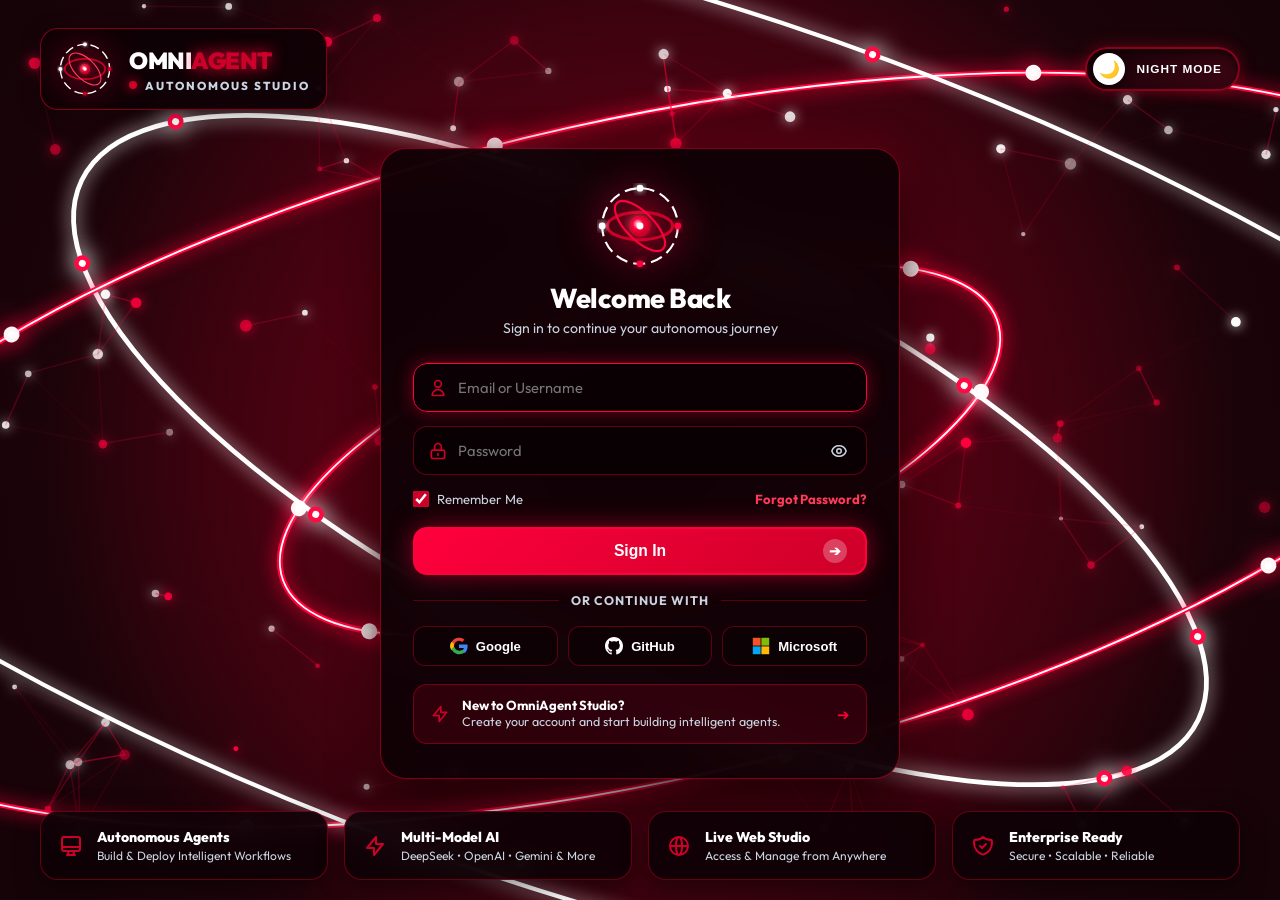
==== commit 6c9639a3: "feat: separate dedicated login/signup pages, protect logo text, and add sidebar account popover" ====
--- a/static/login.html
+++ b/static/login.html
@@ -3,8 +3,8 @@
 <head>
     <meta charset="UTF-8">
     <meta name="viewport" content="width=device-width, initial-scale=1.0, maximum-scale=1.0, user-scalable=no">
-    <title>OmniAgent — Authentication Gateway</title>
-    <meta name="description" content="Autonomous AI Studio Authentication & Gateway">
+    <title>OmniAgent — Sign In</title>
+    <meta name="description" content="Sign In to OmniAgent Autonomous Studio">
     <link rel="preconnect" href="https://fonts.googleapis.com">
     <link rel="preconnect" href="https://fonts.gstatic.com" crossorigin>
     <link href="https://fonts.googleapis.com/css2?family=Inter:wght@400;500;600;700&family=JetBrains+Mono:wght@500;700&family=Outfit:wght@600;700;800;900&display=swap" rel="stylesheet">
@@ -13,7 +13,7 @@
 </head>
 <body>
     <div class="auth-page-wrapper">
-        <!-- Top Navigation Bar -->
+        <!-- Top Header Bar -->
         <header class="auth-header">
             <div id="brand-logo-container" onclick="window.location.href='/'" style="cursor:pointer;"></div>
             
@@ -27,12 +27,11 @@
             </div>
         </header>
 
-        <!-- Main Dual Auth Card Container -->
-        <main class="auth-main-container">
-            <!-- Left Card: Welcome Back (Sign In) -->
-            <div class="auth-glass-card signin-card" id="card-signin">
+        <!-- Center Single Sign In Card -->
+        <main class="auth-single-container">
+            <div class="auth-glass-card single-auth-card">
                 <div class="auth-card-hero">
-                    <!-- Revolving Gyroscope Centerpiece Logo -->
+                    <!-- Revolving 3D Gyroscope Centerpiece -->
                     <div id="card-gyro-logo"></div>
                     <h2 class="auth-card-title">Welcome Back</h2>
                     <p class="auth-card-subtitle">Sign in to continue your autonomous journey</p>
@@ -40,14 +39,16 @@
 
                 <form class="auth-form" onsubmit="handleAuthSubmit(event, 'signin')">
                     <div class="auth-input-group">
-                        <div class="auth-input-icon">👤</div>
+                        <svg class="auth-svg-icon" fill="none" stroke="currentColor" viewBox="0 0 24 24"><path stroke-linecap="round" stroke-linejoin="round" stroke-width="2" d="M16 7a4 4 0 11-8 0 4 4 0 018 0zM12 14a7 7 0 00-7 7h14a7 7 0 00-7-7z"></path></svg>
                         <input type="text" id="signin-user" class="auth-input-field" placeholder="Email or Username" required autofocus>
                     </div>
 
                     <div class="auth-input-group">
-                        <div class="auth-input-icon">🔒</div>
+                        <svg class="auth-svg-icon" fill="none" stroke="currentColor" viewBox="0 0 24 24"><path stroke-linecap="round" stroke-linejoin="round" stroke-width="2" d="M12 15v2m-6 4h12a2 2 0 002-2v-6a2 2 0 00-2-2H6a2 2 0 00-2 2v6a2 2 0 002 2zm10-10V7a4 4 0 00-8 0v4h8z"></path></svg>
                         <input type="password" id="signin-pass" class="auth-input-field" placeholder="Password" required>
-                        <button type="button" class="btn-pwd-eye" onclick="togglePasswordVisibility('signin-pass', this)" title="Show/Hide Password">👁️</button>
+                        <button type="button" class="btn-pwd-eye" onclick="togglePasswordVisibility('signin-pass', this)" title="Show/Hide Password">
+                            <svg width="18" height="18" fill="none" stroke="currentColor" viewBox="0 0 24 24"><path stroke-linecap="round" stroke-linejoin="round" stroke-width="2" d="M15 12a3 3 0 11-6 0 3 3 0 016 0z"></path><path stroke-linecap="round" stroke-linejoin="round" stroke-width="2" d="M2.458 12C3.732 7.943 7.523 5 12 5c4.478 0 8.268 2.943 9.542 7-1.274 4.057-5.064 7-9.542 7-4.477 0-8.268-2.943-9.542-7z"></path></svg>
+                        </button>
                     </div>
 
                     <div class="auth-row-options">
@@ -55,7 +56,7 @@
                             <input type="checkbox" id="remember-me" checked>
                             <span>Remember Me</span>
                         </label>
-                        <a href="javascript:void(0)" class="auth-link" onclick="playSoftClick(); alert('Demo Mode: Enter any credentials or click Social Login!')">Forgot Password?</a>
+                        <a href="javascript:void(0)" class="auth-link" onclick="playSoftClick(); alert('Demo Mode: Enter any credentials or use Social Login!')">Forgot Password?</a>
                     </div>
 
                     <button type="submit" class="btn-auth-primary">
@@ -83,9 +84,11 @@
                         </button>
                     </div>
 
-                    <!-- Switcher Ribbon -->
-                    <div class="auth-switch-ribbon" onclick="focusSignupCard()">
-                        <div class="ribbon-icon">⚡</div>
+                    <!-- Direct Link to Sign Up Page -->
+                    <div class="auth-switch-ribbon" onclick="window.location.href='/signup'">
+                        <div class="ribbon-icon">
+                            <svg width="20" height="20" fill="none" stroke="currentColor" viewBox="0 0 24 24"><path stroke-linecap="round" stroke-linejoin="round" stroke-width="2" d="M13 10V3L4 14h7v7l9-11h-7z"></path></svg>
+                        </div>
                         <div class="ribbon-text">
                             <strong>New to OmniAgent Studio?</strong>
                             <span>Create your account and start building intelligent agents.</span>
@@ -94,96 +97,14 @@
                     </div>
                 </form>
             </div>
-
-            <!-- Right Card: Create Your Account (Sign Up) -->
-            <div class="auth-glass-card signup-card" id="card-signup">
-                <div class="auth-card-hero">
-                    <div class="hero-card-badge">🚀</div>
-                    <h2 class="auth-card-title">Create Your Account</h2>
-                    <p class="auth-card-subtitle">Join the next generation of Autonomous AI Studio</p>
-                </div>
-
-                <form class="auth-form" onsubmit="handleAuthSubmit(event, 'signup')">
-                    <!-- First & Last Name Split Row -->
-                    <div class="auth-input-split-row">
-                        <div class="auth-input-group">
-                            <div class="auth-input-icon">👤</div>
-                            <input type="text" id="signup-fname" class="auth-input-field" placeholder="First Name" required>
-                        </div>
-                        <div class="auth-input-group">
-                            <div class="auth-input-icon">👤</div>
-                            <input type="text" id="signup-lname" class="auth-input-field" placeholder="Last Name" required>
-                        </div>
-                    </div>
-
-                    <div class="auth-input-group">
-                        <div class="auth-input-icon">✉️</div>
-                        <input type="email" id="signup-email" class="auth-input-field" placeholder="Email Address" required>
-                    </div>
-
-                    <div class="auth-input-group">
-                        <div class="auth-input-icon">🔒</div>
-                        <input type="password" id="signup-pass" class="auth-input-field" placeholder="Password" required>
-                        <button type="button" class="btn-pwd-eye" onclick="togglePasswordVisibility('signup-pass', this)" title="Show/Hide Password">👁️</button>
-                    </div>
-
-                    <div class="auth-input-group">
-                        <div class="auth-input-icon">🔒</div>
-                        <input type="password" id="signup-cpass" class="auth-input-field" placeholder="Confirm Password" required>
-                        <button type="button" class="btn-pwd-eye" onclick="togglePasswordVisibility('signup-cpass', this)" title="Show/Hide Password">👁️</button>
-                    </div>
-
-                    <!-- Role Selector Section -->
-                    <div class="auth-role-section">
-                        <div class="auth-role-label">👥 Choose Your Role</div>
-                        <div class="auth-role-pills">
-                            <div class="role-pill active" onclick="selectRole(this, 'developer')">
-                                <span class="role-pill-icon">&lt;/&gt;</span>
-                                <span>Developer</span>
-                            </div>
-                            <div class="role-pill" onclick="selectRole(this, 'researcher')">
-                                <span class="role-pill-icon">🧪</span>
-                                <span>Researcher</span>
-                            </div>
-                            <div class="role-pill" onclick="selectRole(this, 'business')">
-                                <span class="role-pill-icon">💼</span>
-                                <span>Business</span>
-                            </div>
-                            <div class="role-pill" onclick="selectRole(this, 'student')">
-                                <span class="role-pill-icon">🎓</span>
-                                <span>Student</span>
-                            </div>
-                        </div>
-                    </div>
-
-                    <div class="auth-row-options">
-                        <label class="auth-checkbox-label">
-                            <input type="checkbox" id="terms-agree" checked required>
-                            <span>I agree to the <a href="javascript:void(0)" class="auth-link">Terms & Conditions</a> and <a href="javascript:void(0)" class="auth-link">Privacy Policy</a></span>
-                        </label>
-                    </div>
-
-                    <button type="submit" class="btn-auth-primary">
-                        <span>Create Account</span>
-                        <div class="btn-arrow-circle">➔</div>
-                    </button>
-
-                    <!-- Bottom Info Banner -->
-                    <div class="auth-info-banner">
-                        <div class="info-icon">🚀</div>
-                        <div class="info-text">
-                            <strong>Start Building Tomorrow's Intelligence Today</strong>
-                            <span>Powerful. Autonomous. Limitless.</span>
-                        </div>
-                    </div>
-                </form>
-            </div>
         </main>
 
         <!-- Bottom 4 Feature Cards Ribbon -->
         <footer class="auth-bottom-dock">
             <div class="dock-feature-card">
-                <div class="dock-icon">🤖</div>
+                <div class="dock-svg-icon">
+                    <svg width="24" height="24" fill="none" stroke="currentColor" viewBox="0 0 24 24"><path stroke-linecap="round" stroke-linejoin="round" stroke-width="2" d="M9.75 17L9 20l-1 1h8l-1-1-.75-3M3 13h18M5 17h14a2 2 0 002-2V5a2 2 0 00-2-2H5a2 2 0 00-2 2v10a2 2 0 002 2z"></path></svg>
+                </div>
                 <div class="dock-content">
                     <h4>Autonomous Agents</h4>
                     <p>Build & Deploy Intelligent Workflows</p>
@@ -191,7 +112,9 @@
             </div>
 
             <div class="dock-feature-card">
-                <div class="dock-icon">🧠</div>
+                <div class="dock-svg-icon">
+                    <svg width="24" height="24" fill="none" stroke="currentColor" viewBox="0 0 24 24"><path stroke-linecap="round" stroke-linejoin="round" stroke-width="2" d="M13 10V3L4 14h7v7l9-11h-7z"></path></svg>
+                </div>
                 <div class="dock-content">
                     <h4>Multi-Model AI</h4>
                     <p>DeepSeek • OpenAI • Gemini & More</p>
@@ -199,7 +122,9 @@
             </div>
 
             <div class="dock-feature-card">
-                <div class="dock-icon">🌐</div>
+                <div class="dock-svg-icon">
+                    <svg width="24" height="24" fill="none" stroke="currentColor" viewBox="0 0 24 24"><path stroke-linecap="round" stroke-linejoin="round" stroke-width="2" d="M21 12a9 9 0 01-9 9m9-9a9 9 0 00-9-9m9 9H3m9 9a9 9 0 01-9-9m9 9c1.657 0 3-4.03 3-9s-1.343-9-3-9m0 18c-1.657 0-3-4.03-3-9s1.343-9 3-9m-9 9a9 9 0 019-9"></path></svg>
+                </div>
                 <div class="dock-content">
                     <h4>Live Web Studio</h4>
                     <p>Access & Manage from Anywhere</p>
@@ -207,7 +132,9 @@
             </div>
 
             <div class="dock-feature-card">
-                <div class="dock-icon">🛡️</div>
+                <div class="dock-svg-icon">
+                    <svg width="24" height="24" fill="none" stroke="currentColor" viewBox="0 0 24 24"><path stroke-linecap="round" stroke-linejoin="round" stroke-width="2" d="M9 12l2 2 4-4m5.618-4.016A11.955 11.955 0 0112 2.944a11.955 11.955 0 01-8.618 3.04A12.02 12.02 0 003 9c0 5.591 3.824 10.29 9 11.622 5.176-1.332 9-6.03 9-11.622 0-1.042-.133-2.052-.382-3.016z"></path></svg>
+                </div>
                 <div class="dock-content">
                     <h4>Enterprise Ready</h4>
                     <p>Secure • Scalable • Reliable</p>
--- a/static/css/style.css
+++ b/static/css/style.css
@@ -259,10 +259,29 @@
     gap: 24px;
 }
 
+/* 🛡️ Protected Top-Left Logo Blur Shield (No orbital line collision!) */
 .omni-brand-core {
     display: flex;
     align-items: center;
     gap: 16px;
+    background: rgba(14, 2, 6, 0.94);
+    border: 1.5px solid var(--cherry-border);
+    border-radius: 18px;
+    padding: 12px 16px;
+    backdrop-filter: blur(20px);
+    -webkit-backdrop-filter: blur(20px);
+    box-shadow: 0 4px 20px rgba(0, 0, 0, 0.4);
+    transition: transform 0.2s ease;
+}
+
+body.light-theme .omni-brand-core {
+    background: rgba(255, 255, 255, 0.96) !important;
+    border-color: rgba(205, 0, 41, 0.4) !important;
+    box-shadow: 0 4px 20px rgba(205, 0, 41, 0.12) !important;
+}
+
+.omni-brand-core:hover {
+    transform: scale(1.02);
 }
 
 .gyro-logo-wrapper {
@@ -274,10 +293,6 @@
     justify-content: center;
     filter: drop-shadow(0 0 16px var(--cherry-glow));
     transition: transform 0.3s ease;
-}
-
-.gyro-logo-wrapper:hover {
-    transform: scale(1.1) rotate(15deg);
 }
 
 .spin-slow-cw {
@@ -374,27 +389,119 @@
     color: var(--cherry-red);
 }
 
-/* ⚡ Interactive Diagnostic Badge */
-.agent-status-badge {
+/* 👤 Bottom Left Account Popover Badge */
+.account-gateway-wrapper {
     margin-top: auto;
-    padding: 16px;
-    background: rgba(14, 2, 6, 0.88);
+    position: relative;
+}
+
+.account-badge {
+    background: rgba(14, 2, 6, 0.92);
     border: 1.5px solid var(--cherry-border);
     border-radius: 16px;
-    display: flex;
-    align-items: center;
-    gap: 14px;
+    padding: 14px 18px;
+    display: flex;
+    align-items: center;
+    gap: 12px;
+    cursor: pointer;
     backdrop-filter: blur(16px);
     -webkit-backdrop-filter: blur(16px);
     box-shadow: 0 0 20px rgba(205, 0, 41, 0.3);
-    cursor: pointer;
     transition: all 0.25s ease;
 }
 
-.agent-status-badge:hover {
-    border-color: var(--white);
-    transform: scale(1.03);
+body.light-theme .account-badge {
+    background: #ffffff !important;
+    border-color: rgba(205, 0, 41, 0.4) !important;
+}
+
+.account-badge:hover {
+    border-color: var(--cherry-red);
     box-shadow: 0 0 24px var(--cherry-glow);
+    transform: translateY(-2px);
+}
+
+.account-svg-icon {
+    width: 22px;
+    height: 22px;
+    color: var(--cherry-red);
+}
+
+.account-chevron {
+    margin-left: auto;
+    font-size: 0.9rem;
+    color: var(--white-subtle);
+}
+
+.account-popover-menu {
+    position: absolute;
+    bottom: calc(100% + 10px);
+    left: 0;
+    width: 100%;
+    background: rgba(14, 2, 6, 0.96);
+    border: 1.5px solid var(--cherry-red);
+    border-radius: 16px;
+    padding: 8px;
+    display: none;
+    flex-direction: column;
+    gap: 6px;
+    box-shadow: 0 10px 32px rgba(0, 0, 0, 0.8), 0 0 24px rgba(205, 0, 41, 0.4);
+    z-index: 100;
+}
+
+body.light-theme .account-popover-menu {
+    background: #ffffff !important;
+    border-color: rgba(205, 0, 41, 0.5) !important;
+    box-shadow: 0 10px 30px rgba(205, 0, 41, 0.2) !important;
+}
+
+.account-popover-menu.show {
+    display: flex;
+}
+
+.account-popover-item {
+    display: flex;
+    align-items: center;
+    gap: 12px;
+    padding: 10px 14px;
+    border-radius: 10px;
+    color: var(--text-main);
+    text-decoration: none;
+    font-size: 0.88rem;
+    font-weight: 700;
+    transition: all 0.2s ease;
+}
+
+.account-popover-item svg {
+    color: var(--cherry-red);
+}
+
+.account-popover-item:hover {
+    background: var(--cherry-subtle);
+    color: var(--cherry-glow);
+    transform: translateX(4px);
+}
+
+/* ⚡ Core: Ready Status Badge in Right Panel */
+.panel-bottom-status {
+    margin-top: auto;
+    padding: 14px 18px;
+    background: var(--surface-card);
+    border: 1.5px solid var(--cherry-border);
+    border-radius: 16px;
+    display: flex;
+    align-items: center;
+    gap: 12px;
+    backdrop-filter: blur(16px);
+    -webkit-backdrop-filter: blur(16px);
+    cursor: pointer;
+    transition: all 0.25s ease;
+}
+
+.panel-bottom-status:hover {
+    border-color: var(--cherry-red);
+    box-shadow: 0 0 24px var(--cherry-glow);
+    transform: scale(1.02);
 }
 
 .status-dot {
@@ -422,7 +529,7 @@
     position: relative;
 }
 
-/* 🛡️ Header Shield */
+/* Header Shield */
 .workspace-header {
     display: flex;
     align-items: center;
@@ -517,7 +624,7 @@
     color: var(--cherry-glow);
 }
 
-/* 🌟 Luxury 3D Animated Slider */
+/* Luxury 3D Animated Slider */
 .theme-switch-btn {
     position: relative;
     width: 155px;
@@ -638,7 +745,7 @@
     border-radius: 10px;
 }
 
-/* ➕ Add-On 5: Settings Modal Backdrop */
+/* Settings Modal Backdrop */
 .settings-modal-backdrop {
     position: fixed;
     top: 0;
@@ -1254,7 +1361,7 @@
     color: var(--white-subtle);
 }
 
-/* 🛡️ Frosted Obsidian Shield Step Cards */
+/* Frosted Obsidian Shield Step Cards */
 .step-card {
     background: var(--surface-card);
     border: 1.5px solid var(--border-glass);
@@ -1361,7 +1468,7 @@
     background: rgba(205, 0, 41, 0.2);
 }
 
-/* 🛡️ Input Dock Frosted Shield */
+/* Input Dock Frosted Shield */
 .input-dock {
     padding: 18px 28px;
     background: rgba(14, 2, 6, 0.92);
--- a/static/css/auth.css
+++ b/static/css/auth.css
@@ -1,4 +1,4 @@
-/* 🌟 OmniAgent Cyber-Ruby Authentication Suite Styles */
+/* 🌟 Dedicated Single-Card Authentication Styling */
 
 .auth-page-wrapper {
     position: relative;
@@ -7,7 +7,7 @@
     display: flex;
     flex-direction: column;
     justify-content: space-between;
-    padding: 16px 28px;
+    padding: 20px 32px;
     background: transparent;
     overflow-y: auto;
 }
@@ -17,53 +17,53 @@
     align-items: center;
     justify-content: space-between;
     width: 100%;
-    max-width: 1300px;
+    max-width: 1200px;
     margin: 0 auto;
     padding: 8px 0 16px 0;
 }
 
-.auth-main-container {
-    display: grid;
-    grid-template-columns: 1fr 1.15fr;
-    gap: 32px;
+/* Center Single Card Container */
+.auth-single-container {
+    display: flex;
+    align-items: center;
+    justify-content: center;
     width: 100%;
-    max-width: 1240px;
+    max-width: 1200px;
     margin: auto auto;
-    padding: 12px 0 24px 0;
-    align-items: stretch;
-}
-
-/* 🛡️ Frosted Obsidian High-Voltage Auth Cards */
-.auth-glass-card {
+    padding: 18px 0;
+}
+
+.single-auth-card {
+    width: 100%;
+    max-width: 520px;
     background: rgba(14, 2, 6, 0.94);
     border: 1.5px solid rgba(205, 0, 41, 0.6);
-    border-radius: 24px;
-    padding: 32px 30px;
+    border-radius: 26px;
+    padding: 34px 32px;
     backdrop-filter: blur(24px);
     -webkit-backdrop-filter: blur(24px);
-    box-shadow: 0 12px 40px rgba(0, 0, 0, 0.8), 0 0 35px rgba(205, 0, 41, 0.35);
-    display: flex;
-    flex-direction: column;
-    justify-content: space-between;
+    box-shadow: 0 16px 48px rgba(0, 0, 0, 0.8), 0 0 35px rgba(205, 0, 41, 0.35);
+    display: flex;
+    flex-direction: column;
+    gap: 18px;
     position: relative;
     transition: all 0.3s ease;
 }
 
-.auth-glass-card:hover {
-    border-color: #ff003c;
-    box-shadow: 0 16px 48px rgba(0, 0, 0, 0.9), 0 0 45px rgba(255, 0, 60, 0.5);
-}
-
-/* Light Theme Auth Cards */
-body.light-theme .auth-glass-card {
+body.light-theme .single-auth-card {
     background: rgba(255, 255, 255, 0.96) !important;
     border-color: rgba(205, 0, 41, 0.45) !important;
     box-shadow: 0 12px 35px rgba(205, 0, 41, 0.12) !important;
 }
 
+.single-auth-card:hover {
+    border-color: #ff003c;
+    box-shadow: 0 20px 56px rgba(0, 0, 0, 0.9), 0 0 45px rgba(255, 0, 60, 0.5);
+}
+
 .auth-card-hero {
     text-align: center;
-    margin-bottom: 22px;
+    margin-bottom: 8px;
     display: flex;
     flex-direction: column;
     align-items: center;
@@ -77,13 +77,8 @@
     justify-content: center;
 }
 
-.hero-card-badge {
-    font-size: 2.2rem;
-    margin-bottom: 8px;
-}
-
 .auth-card-title {
-    font-size: 1.65rem;
+    font-size: 1.7rem;
     font-weight: 800;
     color: var(--text-main);
     letter-spacing: -0.5px;
@@ -129,10 +124,12 @@
     box-shadow: 0 0 18px rgba(255, 0, 60, 0.4);
 }
 
-.auth-input-icon {
-    font-size: 1.05rem;
+.auth-svg-icon {
+    width: 20px;
+    height: 20px;
     margin-right: 10px;
-    color: var(--white-subtle);
+    color: var(--cherry-red);
+    flex-shrink: 0;
 }
 
 .auth-input-field {
@@ -151,8 +148,10 @@
     border: none;
     color: var(--white-subtle);
     cursor: pointer;
-    font-size: 1rem;
     padding: 4px;
+    display: flex;
+    align-items: center;
+    justify-content: center;
     transition: color 0.2s ease;
 }
 
@@ -244,7 +243,7 @@
     font-weight: 700;
     text-transform: uppercase;
     letter-spacing: 1px;
-    margin: 6px 0;
+    margin: 4px 0;
 }
 
 .auth-divider::before, .auth-divider::after {
@@ -303,7 +302,7 @@
     gap: 12px;
     cursor: pointer;
     transition: all 0.25s ease;
-    margin-top: 6px;
+    margin-top: 4px;
 }
 
 body.light-theme .auth-switch-ribbon {
@@ -316,7 +315,12 @@
     transform: translateY(-2px);
 }
 
-.ribbon-icon { font-size: 1.25rem; }
+.ribbon-icon {
+    display: flex;
+    align-items: center;
+    justify-content: center;
+    color: var(--cherry-red);
+}
 
 .ribbon-text {
     flex: 1;
@@ -363,7 +367,7 @@
     background: rgba(10, 1, 4, 0.85);
     border: 1.5px solid rgba(205, 0, 41, 0.4);
     border-radius: 12px;
-    padding: 8px 6px;
+    padding: 10px 6px;
     text-align: center;
     cursor: pointer;
     font-size: 0.78rem;
@@ -372,7 +376,7 @@
     display: flex;
     flex-direction: column;
     align-items: center;
-    gap: 4px;
+    gap: 6px;
     transition: all 0.2s ease;
 }
 
@@ -393,38 +397,11 @@
     color: #cd0029 !important;
 }
 
-.role-pill-icon {
-    font-size: 1.1rem;
-    font-family: var(--font-mono);
-}
-
-/* Info Banner */
-.auth-info-banner {
-    background: rgba(10, 1, 4, 0.7);
-    border: 1px solid rgba(205, 0, 41, 0.35);
-    border-radius: 12px;
-    padding: 10px 14px;
-    display: flex;
-    align-items: center;
-    gap: 10px;
-    margin-top: 4px;
-}
-
-body.light-theme .auth-info-banner {
-    background: #f8fafc !important;
-}
-
-.info-icon { font-size: 1.2rem; }
-
-.info-text {
-    display: flex;
-    flex-direction: column;
-    font-size: 0.75rem;
-    line-height: 1.35;
-}
-
-.info-text strong { color: var(--text-main); font-size: 0.78rem; }
-.info-text span { color: var(--white-subtle); }
+.role-svg {
+    width: 22px;
+    height: 22px;
+    color: var(--cherry-red);
+}
 
 /* Bottom Feature Dock */
 .auth-bottom-dock {
@@ -432,7 +409,7 @@
     grid-template-columns: repeat(4, 1fr);
     gap: 16px;
     width: 100%;
-    max-width: 1240px;
+    max-width: 1200px;
     margin: 0 auto;
     padding-top: 10px;
 }
@@ -463,8 +440,11 @@
     transform: translateY(-3px);
 }
 
-.dock-icon {
-    font-size: 1.8rem;
+.dock-svg-icon {
+    display: flex;
+    align-items: center;
+    justify-content: center;
+    color: var(--cherry-red);
 }
 
 .dock-content h4 {
@@ -479,27 +459,14 @@
     margin-top: 2px;
 }
 
-/* Mobile & Tablet Responsiveness */
+/* Responsive */
 @media (max-width: 1024px) {
-    .auth-main-container {
-        grid-template-columns: 1fr;
-    }
-    .auth-bottom-dock {
-        grid-template-columns: 1fr 1fr;
-    }
+    .auth-bottom-dock { grid-template-columns: 1fr 1fr; }
 }
 
 @media (max-width: 640px) {
-    .auth-page-wrapper {
-        padding: 12px 14px;
-    }
-    .auth-input-split-row {
-        grid-template-columns: 1fr;
-    }
-    .auth-role-pills {
-        grid-template-columns: 1fr 1fr;
-    }
-    .auth-bottom-dock {
-        grid-template-columns: 1fr;
-    }
-}
+    .auth-page-wrapper { padding: 12px 14px; }
+    .auth-input-split-row { grid-template-columns: 1fr; }
+    .auth-role-pills { grid-template-columns: 1fr 1fr; }
+    .auth-bottom-dock { grid-template-columns: 1fr; }
+}
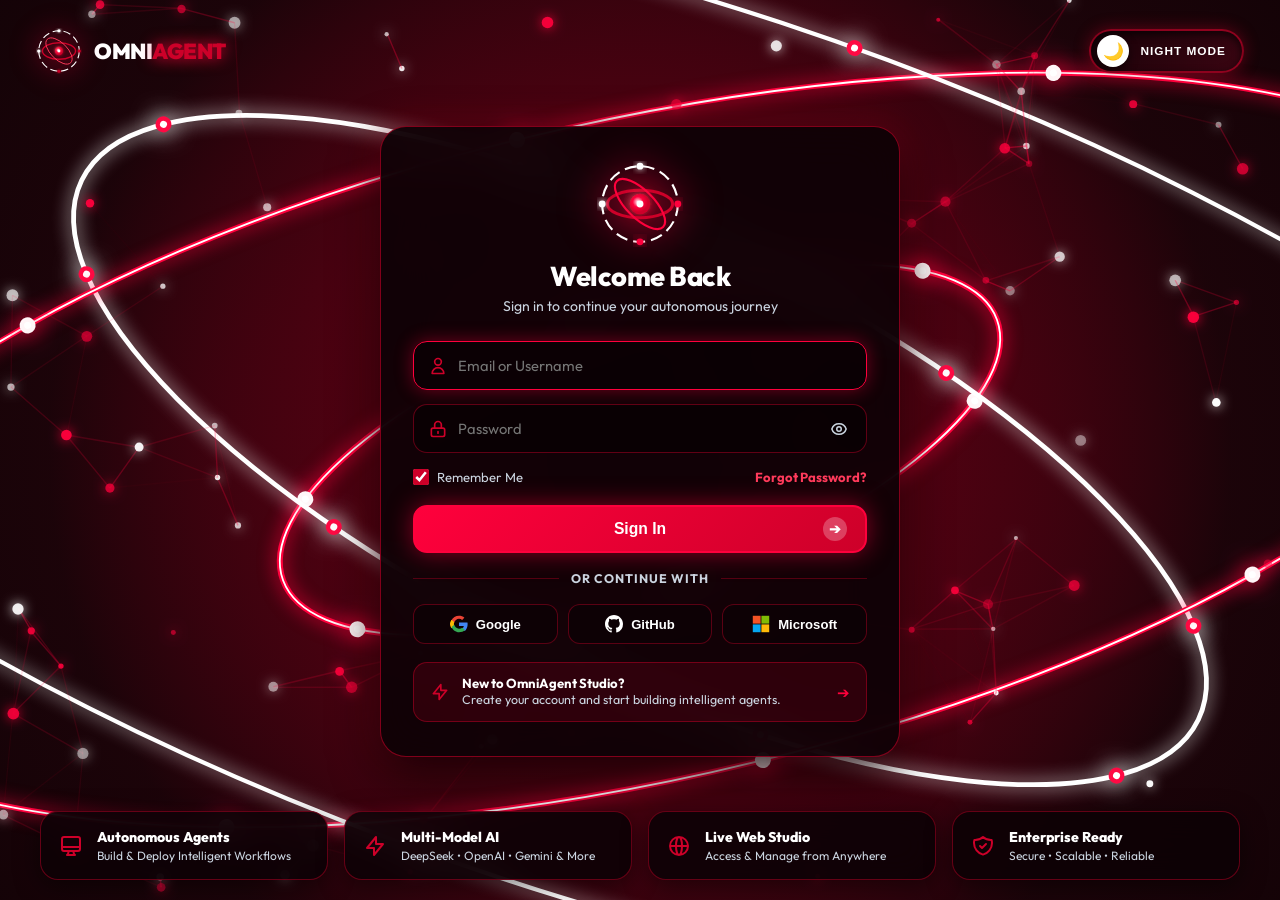
==== commit 1231bb33: "feat: add glowing cyber-ruby favicon, rich OpenGraph meta tags, and full responsiveness" ====
--- a/static/login.html
+++ b/static/login.html
@@ -4,7 +4,12 @@
     <meta charset="UTF-8">
     <meta name="viewport" content="width=device-width, initial-scale=1.0, maximum-scale=1.0, user-scalable=no">
     <title>OmniAgent — Sign In</title>
-    <meta name="description" content="Sign In to OmniAgent Autonomous Studio">
+    
+    <!-- 🌟 Browser Tab Favicon -->
+    <link rel="icon" type="image/svg+xml" href="/static/favicon.svg">
+    <link rel="apple-touch-icon" href="/static/favicon.svg">
+    <meta name="theme-color" content="#cd0029">
+
     <link rel="preconnect" href="https://fonts.googleapis.com">
     <link rel="preconnect" href="https://fonts.gstatic.com" crossorigin>
     <link href="https://fonts.googleapis.com/css2?family=Inter:wght@400;500;600;700&family=JetBrains+Mono:wght@500;700&family=Outfit:wght@600;700;800;900&display=swap" rel="stylesheet">
--- a/static/css/style.css
+++ b/static/css/style.css
@@ -35,9 +35,9 @@
     color: #0f172a !important;
 }
 
-/* Header & Dock Protection */
+/* Unified Top Header in Light Mode */
 body.light-theme .workspace-header {
-    background: rgba(255, 255, 255, 0.95) !important;
+    background: rgba(255, 255, 255, 0.96) !important;
     backdrop-filter: blur(20px) !important;
     -webkit-backdrop-filter: blur(20px) !important;
     border-bottom: 1.5px solid rgba(205, 0, 41, 0.35) !important;
@@ -239,13 +239,129 @@
     pointer-events: all;
 }
 
-/* 3-Column Layout */
-.app-container {
+/* Master Layout */
+.app-layout {
     position: relative;
     z-index: 10;
+    display: flex;
+    flex-direction: column;
+    height: 100vh;
+    width: 100vw;
+    background: transparent;
+}
+
+/* 🌟 Full-Width Unified Straight Top Header Bar with Exact Geometric Alignment */
+.workspace-header {
     display: grid;
-    grid-template-columns: 280px 1fr 340px;
-    height: 100vh;
+    grid-template-columns: 260px 1fr auto;
+    align-items: center;
+    padding: 12px 20px;
+    border-bottom: 1.5px solid var(--cherry-border);
+    background: rgba(14, 2, 6, 0.94);
+    backdrop-filter: blur(20px);
+    -webkit-backdrop-filter: blur(20px);
+    flex-shrink: 0;
+    z-index: 20;
+    width: 100%;
+}
+
+.header-left-brand {
+    display: flex;
+    align-items: center;
+    width: 260px;
+}
+
+.header-title-block {
+    display: flex;
+    flex-direction: column;
+    justify-content: center;
+    padding-left: 20px; /* Aligns perfectly with the vertical line of the left sidebar */
+}
+
+.header-title-block h1 {
+    font-size: 1.25rem;
+    font-weight: 800;
+    color: var(--text-main);
+    letter-spacing: -0.5px;
+}
+
+.header-subtitle {
+    font-size: 0.8rem;
+    font-weight: 600;
+    color: var(--white-subtle);
+}
+
+.header-controls {
+    display: flex;
+    align-items: center;
+    gap: 12px;
+    flex-shrink: 0;
+}
+
+/* Free, Open Brand Typography inside Header */
+.omni-brand-core {
+    display: flex;
+    align-items: center;
+    gap: 12px;
+    background: transparent !important;
+    border: none !important;
+    box-shadow: none !important;
+    padding: 0 !important;
+    transition: transform 0.2s ease;
+}
+
+.omni-brand-core:hover {
+    transform: scale(1.02);
+}
+
+.gyro-logo-wrapper {
+    position: relative;
+    width: 46px;
+    height: 46px;
+    display: flex;
+    align-items: center;
+    justify-content: center;
+    filter: drop-shadow(0 0 14px var(--cherry-glow));
+    transition: transform 0.3s ease;
+}
+
+.spin-slow-cw {
+    transform-origin: 50% 50%;
+    animation: svgSpin 12s linear infinite;
+}
+
+.spin-fast-ccw {
+    transform-origin: 50% 50%;
+    animation: svgSpinReverse 6s linear infinite;
+}
+
+.spin-tilt-cw {
+    transform-origin: 50% 50%;
+    transform: rotate(45deg);
+    animation: svgSpin 4s linear infinite;
+}
+
+@keyframes svgSpin { 100% { transform: rotate(360deg); } }
+@keyframes svgSpinReverse { 100% { transform: rotate(-360deg); } }
+
+.brand-main {
+    font-size: 1.35rem;
+    font-weight: 900;
+    letter-spacing: -0.5px;
+    color: var(--text-main);
+}
+
+.cherry-text {
+    color: var(--cherry-red);
+    text-shadow: 0 0 16px var(--cherry-glow);
+}
+
+/* 3-Column Studio Body */
+.app-body-container {
+    display: grid;
+    grid-template-columns: 260px 1fr 340px;
+    flex: 1;
+    overflow: hidden;
     background: transparent;
 }
 
@@ -255,117 +371,26 @@
     border-right: 1.5px solid var(--cherry-border);
     display: flex;
     flex-direction: column;
-    padding: 24px 20px;
-    gap: 24px;
-}
-
-/* 🛡️ Protected Top-Left Logo Blur Shield (No orbital line collision!) */
-.omni-brand-core {
-    display: flex;
-    align-items: center;
+    padding: 20px 16px;
     gap: 16px;
-    background: rgba(14, 2, 6, 0.94);
-    border: 1.5px solid var(--cherry-border);
-    border-radius: 18px;
-    padding: 12px 16px;
-    backdrop-filter: blur(20px);
-    -webkit-backdrop-filter: blur(20px);
-    box-shadow: 0 4px 20px rgba(0, 0, 0, 0.4);
-    transition: transform 0.2s ease;
-}
-
-body.light-theme .omni-brand-core {
-    background: rgba(255, 255, 255, 0.96) !important;
-    border-color: rgba(205, 0, 41, 0.4) !important;
-    box-shadow: 0 4px 20px rgba(205, 0, 41, 0.12) !important;
-}
-
-.omni-brand-core:hover {
-    transform: scale(1.02);
-}
-
-.gyro-logo-wrapper {
-    position: relative;
-    width: 56px;
-    height: 56px;
-    display: flex;
-    align-items: center;
-    justify-content: center;
-    filter: drop-shadow(0 0 16px var(--cherry-glow));
-    transition: transform 0.3s ease;
-}
-
-.spin-slow-cw {
-    transform-origin: 50% 50%;
-    animation: svgSpin 12s linear infinite;
-}
-
-.spin-fast-ccw {
-    transform-origin: 50% 50%;
-    animation: svgSpinReverse 6s linear infinite;
-}
-
-.spin-tilt-cw {
-    transform-origin: 50% 50%;
-    transform: rotate(45deg);
-    animation: svgSpin 4s linear infinite;
-}
-
-@keyframes svgSpin { 100% { transform: rotate(360deg); } }
-@keyframes svgSpinReverse { 100% { transform: rotate(-360deg); } }
-
-.brand-main {
-    font-size: 1.45rem;
-    font-weight: 900;
-    letter-spacing: -0.5px;
-    color: var(--text-main);
-}
-
-.cherry-text {
-    color: var(--cherry-red);
-    text-shadow: 0 0 16px var(--cherry-glow);
-}
-
-.brand-sub {
-    font-size: 0.72rem;
-    font-weight: 800;
-    color: var(--white-subtle);
-    letter-spacing: 2px;
-    display: flex;
-    align-items: center;
-    gap: 8px;
-    margin-top: 3px;
-}
-
-.pulse-live {
-    width: 8px;
-    height: 8px;
-    border-radius: 50%;
-    background: var(--cherry-red);
-    box-shadow: 0 0 12px var(--cherry-glow);
-    animation: pulse 1.5s infinite;
-}
-
-@keyframes pulse {
-    0%, 100% { opacity: 1; transform: scale(1); }
-    50% { opacity: 0.3; transform: scale(0.7); }
+    height: 100%;
 }
 
 .nav-links {
     list-style: none;
     display: flex;
     flex-direction: column;
-    gap: 12px;
+    gap: 10px;
 }
 
 .nav-item {
     display: flex;
     align-items: center;
     gap: 14px;
-    padding: 14px 18px;
+    padding: 13px 16px;
     border-radius: 14px;
     color: var(--text-muted-theme);
-    font-size: 0.95rem;
+    font-size: 0.92rem;
     font-weight: 700;
     cursor: pointer;
     transition: all 0.25s ease;
@@ -384,8 +409,8 @@
 }
 
 .nav-item svg {
-    width: 22px;
-    height: 22px;
+    width: 20px;
+    height: 20px;
     color: var(--cherry-red);
 }
 
@@ -522,44 +547,11 @@
 .main-workspace {
     display: flex;
     flex-direction: column;
-    height: 100vh;
+    height: 100%;
     background: transparent;
     border-right: 1.5px solid var(--cherry-border);
     overflow: hidden;
     position: relative;
-}
-
-/* Header Shield */
-.workspace-header {
-    display: flex;
-    align-items: center;
-    justify-content: space-between;
-    padding: 18px 28px;
-    border-bottom: 1.5px solid var(--cherry-border);
-    background: rgba(14, 2, 6, 0.92);
-    backdrop-filter: blur(20px);
-    -webkit-backdrop-filter: blur(20px);
-    flex-shrink: 0;
-    z-index: 20;
-}
-
-.header-title-block h1 {
-    font-size: 1.35rem;
-    font-weight: 800;
-    color: var(--text-main);
-    letter-spacing: -0.5px;
-}
-
-.header-subtitle {
-    font-size: 0.85rem;
-    font-weight: 600;
-    color: var(--white-subtle);
-}
-
-.header-controls {
-    display: flex;
-    align-items: center;
-    gap: 12px;
 }
 
 /* Header Action Buttons */
@@ -1531,15 +1523,16 @@
 .metrics-panel {
     background: transparent;
     border-left: 1.5px solid var(--cherry-border);
-    padding: 24px 20px;
+    padding: 20px 16px;
     display: flex;
     flex-direction: column;
-    gap: 22px;
+    gap: 18px;
     overflow-y: auto;
+    height: 100%;
 }
 
 .panel-section-title {
-    font-size: 0.92rem;
+    font-size: 0.88rem;
     font-weight: 900;
     color: var(--text-main);
     text-transform: uppercase;
@@ -1550,7 +1543,7 @@
     background: var(--surface-card);
     border: 1.5px solid var(--cherry-border);
     border-radius: 18px;
-    padding: 20px;
+    padding: 18px;
     position: relative;
     overflow: hidden;
     backdrop-filter: blur(16px);
@@ -1570,17 +1563,17 @@
 }
 
 .metric-val {
-    font-size: 1.8rem;
+    font-size: 1.7rem;
     font-weight: 900;
     font-family: var(--font-mono);
     color: var(--text-main);
 }
 
 .metric-label {
-    font-size: 0.82rem;
+    font-size: 0.8rem;
     font-weight: 700;
     color: var(--white-subtle);
-    margin-top: 6px;
+    margin-top: 5px;
 }
 
 /* Cyber Wave */
@@ -1615,12 +1608,12 @@
 .memory-chip-list {
     display: flex;
     flex-direction: column;
-    gap: 12px;
+    gap: 10px;
 }
 
 .memory-chip {
-    font-size: 0.86rem;
-    padding: 12px 14px;
+    font-size: 0.82rem;
+    padding: 10px 12px;
     background: var(--surface-card);
     border: 1.5px solid var(--cherry-border);
     border-radius: 12px;
@@ -1659,42 +1652,46 @@
     box-shadow: 0 0 16px var(--cherry-glow);
 }
 
-/* Diagnostic Toast Notification */
+/* 📍 Diagnostic Toast Notification (Placed on Bottom Right near Core: Ready) */
 .diagnostic-toast {
     position: fixed;
     bottom: 24px;
-    left: 24px;
+    right: 24px;
+    left: auto;
     background: rgba(14, 2, 6, 0.95);
     border: 2px solid var(--cherry-red);
     color: #ffffff;
-    padding: 16px 22px;
+    padding: 14px 20px;
     border-radius: 16px;
     box-shadow: 0 0 30px var(--cherry-glow);
-    font-size: 0.88rem;
+    font-size: 0.85rem;
     font-weight: 700;
-    z-index: 100;
+    z-index: 99999;
     animation: slideUp 0.3s ease-out;
     display: flex;
     align-items: center;
-    gap: 12px;
+    gap: 10px;
 }
 
 body.light-theme .diagnostic-toast {
-    background: rgba(255, 255, 255, 0.95);
+    background: rgba(255, 255, 255, 0.96);
     color: #0f172a;
     border-color: #cd0029;
+    box-shadow: 0 10px 30px rgba(205, 0, 41, 0.25);
 }
 
 /* Mobile Responsiveness */
 .mobile-nav-bar { display: none; }
 
 @media (max-width: 992px) {
-    .app-container { grid-template-columns: 1fr; }
+    .app-body-container { grid-template-columns: 1fr; }
     .sidebar-nav, .metrics-panel { display: none; }
     .quick-prompts-grid, .tools-grid, .vault-items-grid { grid-template-columns: 1fr; }
     .memory-form { flex-direction: column; }
     .mem-input-tag { width: 100%; }
     .input-dock { margin-bottom: 55px; }
+    .workspace-header { grid-template-columns: 1fr; gap: 12px; }
+    .header-title-block { padding-left: 0; }
     .mobile-nav-bar {
         display: flex;
         justify-content: space-around;
--- a/static/css/auth.css
+++ b/static/css/auth.css
@@ -1,4 +1,4 @@
-/* 🌟 Dedicated Single-Card Authentication Styling */
+/* 🌟 Dedicated Single-Card Authentication Styling with Free, Open Logo */
 
 .auth-page-wrapper {
     position: relative;
@@ -7,7 +7,7 @@
     display: flex;
     flex-direction: column;
     justify-content: space-between;
-    padding: 20px 32px;
+    padding: 20px 36px;
     background: transparent;
     overflow-y: auto;
 }
@@ -17,9 +17,23 @@
     align-items: center;
     justify-content: space-between;
     width: 100%;
-    max-width: 1200px;
+    max-width: 1240px;
     margin: 0 auto;
-    padding: 8px 0 16px 0;
+    padding: 8px 0;
+}
+
+/* 🌌 Free & Open Logo Container (No enclosing card or border!) */
+.auth-header #brand-logo-container .omni-brand-core {
+    background: transparent !important;
+    border: none !important;
+    box-shadow: none !important;
+    padding: 0 !important;
+}
+
+body.light-theme .auth-header #brand-logo-container .omni-brand-core {
+    background: transparent !important;
+    border: none !important;
+    box-shadow: none !important;
 }
 
 /* Center Single Card Container */
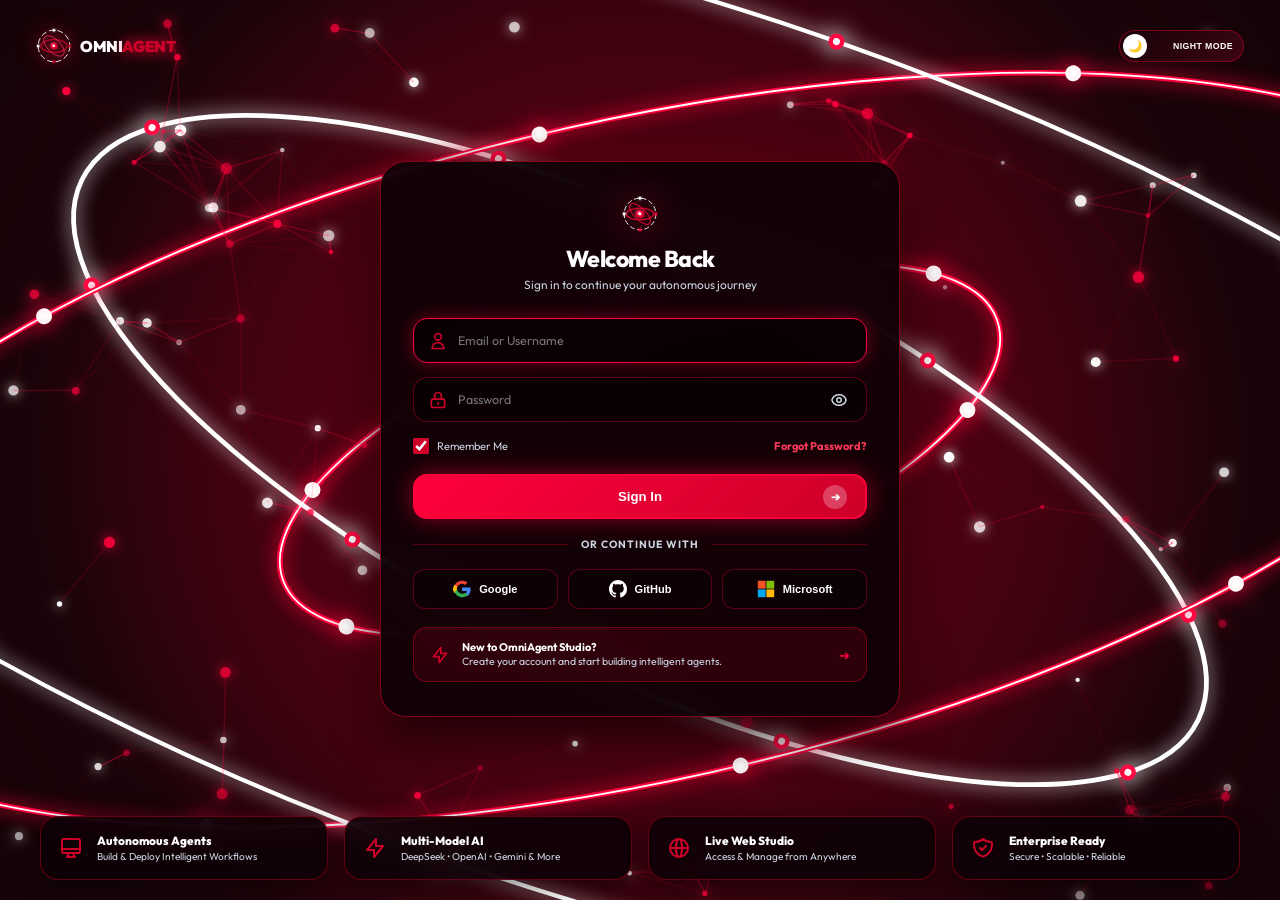
==== commit 0e214ab8: "feat: link static/favicon.png directly as URL browser tab icon" ====
--- a/static/login.html
+++ b/static/login.html
@@ -5,10 +5,11 @@
     <meta name="viewport" content="width=device-width, initial-scale=1.0, maximum-scale=1.0, user-scalable=no">
     <title>OmniAgent — Sign In</title>
     
-    <!-- 🌟 Browser Tab Favicon -->
-    <link rel="icon" type="image/svg+xml" href="/static/favicon.svg">
-    <link rel="apple-touch-icon" href="/static/favicon.svg">
-    <meta name="theme-color" content="#cd0029">
+    <!-- 🌟 Browser Tab URL Icon -->
+    <link rel="icon" type="image/png" href="/static/favicon.png">
+    <link rel="shortcut icon" type="image/png" href="/static/favicon.png">
+    <link rel="apple-touch-icon" href="/static/favicon.png">
+    <meta name="theme-color" content="#a50017">
 
     <link rel="preconnect" href="https://fonts.googleapis.com">
     <link rel="preconnect" href="https://fonts.gstatic.com" crossorigin>
--- a/static/css/style.css
+++ b/static/css/style.css
@@ -2,67 +2,51 @@
     --cherry-red: #cd0029;
     --cherry-glow: #ff003c;
     --cherry-subtle: rgba(205, 0, 41, 0.22);
-    --cherry-border: rgba(205, 0, 41, 0.6);
+    --cherry-border: rgba(205, 0, 41, 0.55);
     --white: #ffffff;
     --white-muted: #f1f5f9;
     --white-subtle: #cbd5e1;
     --bg-dark: #050102;
-    --surface-glass: rgba(14, 2, 6, 0.9);
-    --surface-card: rgba(16, 3, 7, 0.92);
+    --surface-glass: rgba(14, 2, 6, 0.92);
+    --surface-card: rgba(16, 3, 7, 0.94);
     --border-glass: rgba(205, 0, 41, 0.5);
     --text-main: #ffffff;
     --text-muted-theme: #f1f5f9;
-    --input-bg: rgba(10, 1, 4, 0.85);
+    --input-bg: rgba(10, 1, 4, 0.88);
     --font-sans: 'Outfit', 'Inter', -apple-system, sans-serif;
     --font-mono: 'JetBrains Mono', monospace;
 }
 
-/* ☀️ Crisp Pure White Light Mode */
+/* ☀️ Crisp Pure White Light Mode Frames */
 body.light-theme {
     --bg-dark: #ffffff;
-    --surface-glass: rgba(255, 255, 255, 0.95);
-    --surface-card: rgba(255, 255, 255, 0.95);
+    --surface-glass: rgba(255, 255, 255, 0.96);
+    --surface-card: #ffffff;
     --border-glass: rgba(205, 0, 41, 0.35);
-    --cherry-border: rgba(205, 0, 41, 0.45);
-    --cherry-subtle: rgba(255, 220, 228, 0.8);
+    --cherry-border: rgba(205, 0, 41, 0.4);
+    --cherry-subtle: rgba(255, 220, 228, 0.85);
     --white: #0f172a;
     --white-muted: #1e293b;
-    --white-subtle: #64748b;
+    --white-subtle: #475569;
     --text-main: #0f172a;
-    --text-muted-theme: #334155;
+    --text-muted-theme: #0f172a;
     --input-bg: #ffffff;
     background-color: #ffffff !important;
     color: #0f172a !important;
 }
 
-/* Unified Top Header in Light Mode */
-body.light-theme .workspace-header {
-    background: rgba(255, 255, 255, 0.96) !important;
-    backdrop-filter: blur(20px) !important;
-    -webkit-backdrop-filter: blur(20px) !important;
-    border-bottom: 1.5px solid rgba(205, 0, 41, 0.35) !important;
-}
-
-body.light-theme .input-dock {
-    background: rgba(255, 255, 255, 0.95) !important;
-    backdrop-filter: blur(20px) !important;
-    -webkit-backdrop-filter: blur(20px) !important;
-    border-top: 1.5px solid rgba(205, 0, 41, 0.35) !important;
-}
-
-body.light-theme .sidebar-nav,
-body.light-theme .metrics-panel,
-body.light-theme .main-workspace {
-    background: transparent !important;
+body.light-theme .workspace-header,
+body.light-theme .input-dock,
+body.light-theme .mobile-nav-bar {
+    background: rgba(255, 255, 255, 0.97) !important;
     border-color: rgba(205, 0, 41, 0.35) !important;
 }
 
-/* Sidebar Nav Items in Light Mode */
 body.light-theme .nav-item {
     background: #ffffff !important;
     color: #0f172a !important;
-    border: 1.5px solid rgba(205, 0, 41, 0.25) !important;
-    box-shadow: 0 4px 14px rgba(0, 0, 0, 0.04) !important;
+    border: 1.5px solid rgba(205, 0, 41, 0.3) !important;
+    box-shadow: 0 2px 10px rgba(0, 0, 0, 0.04) !important;
 }
 
 body.light-theme .nav-item:hover,
@@ -70,36 +54,35 @@
     background: rgba(255, 222, 230, 0.95) !important;
     color: #cd0029 !important;
     border-color: #cd0029 !important;
-    box-shadow: 0 0 20px rgba(205, 0, 41, 0.25) !important;
+    box-shadow: 0 0 18px rgba(205, 0, 41, 0.25) !important;
+}
+
+body.light-theme .account-badge {
+    background: #ffffff !important;
+    color: #0f172a !important;
+    border: 1.5px solid rgba(205, 0, 41, 0.4) !important;
+}
+
+body.light-theme .account-popover-menu {
+    background: #ffffff !important;
+    border: 1.5px solid #cd0029 !important;
+    box-shadow: 0 10px 30px rgba(205, 0, 41, 0.2) !important;
+}
+
+body.light-theme .account-popover-item {
+    color: #0f172a !important;
+}
+
+body.light-theme .account-popover-item:hover {
+    background: rgba(255, 222, 230, 0.9) !important;
+    color: #cd0029 !important;
 }
 
 body.light-theme .btn-sound-toggle,
 body.light-theme .btn-action-header {
     background: #ffffff !important;
     color: #0f172a !important;
-    border: 1.5px solid rgba(205, 0, 41, 0.45) !important;
-    box-shadow: 0 2px 10px rgba(205, 0, 41, 0.1) !important;
-}
-
-body.light-theme .btn-sound-toggle:hover,
-body.light-theme .btn-action-header:hover {
-    background: #cd0029 !important;
-    color: #ffffff !important;
-}
-
-body.light-theme .export-menu-dropdown {
-    background: #ffffff !important;
-    border-color: rgba(205, 0, 41, 0.4) !important;
-    box-shadow: 0 10px 30px rgba(205, 0, 41, 0.2) !important;
-}
-
-body.light-theme .export-opt {
-    color: #0f172a !important;
-}
-
-body.light-theme .export-opt:hover {
-    background: rgba(255, 222, 230, 0.9) !important;
-    color: #cd0029 !important;
+    border: 1.5px solid rgba(205, 0, 41, 0.4) !important;
 }
 
 body.light-theme .step-card,
@@ -111,62 +94,19 @@
 body.light-theme .tools-header-banner,
 body.light-theme .memory-header-banner,
 body.light-theme .memory-input-card,
-body.light-theme .memory-chip,
-body.light-theme .agent-status-badge,
 body.light-theme .code-editor-card,
 body.light-theme .code-output-card,
 body.light-theme .dropzone-card,
 body.light-theme .settings-modal-card {
-    background: rgba(255, 255, 255, 0.98) !important;
-    border-color: rgba(205, 0, 41, 0.4) !important;
-    box-shadow: 0 6px 24px rgba(205, 0, 41, 0.1) !important;
-}
-
-body.light-theme .settings-select {
     background: #ffffff !important;
-    color: #0f172a !important;
-}
-
-body.light-theme .settings-header h2,
-body.light-theme .settings-field label {
-    color: #0f172a !important;
-}
-
-body.light-theme .dropzone-card {
-    border: 2px dashed rgba(205, 0, 41, 0.5) !important;
-    background: rgba(255, 245, 247, 0.8) !important;
-}
-
-body.light-theme .code-textarea {
-    background: #ffffff !important;
-    color: #0f172a !important;
-    border-color: rgba(205, 0, 41, 0.35) !important;
-}
-
-body.light-theme .code-console-body {
-    background: #f8fafc !important;
-    color: #0f172a !important;
-}
-
-body.light-theme .btn-template-chip {
-    background: #ffffff !important;
-    color: #0f172a !important;
-    border-color: rgba(205, 0, 41, 0.35) !important;
-}
-
-body.light-theme .swarm-status-badge {
-    background: rgba(205, 0, 41, 0.08) !important;
     border: 1.5px solid rgba(205, 0, 41, 0.35) !important;
-    color: #cd0029 !important;
-}
-
-body.light-theme .badge-status-text {
-    color: #cd0029 !important;
+    box-shadow: 0 6px 20px rgba(0, 0, 0, 0.06) !important;
 }
 
 body.light-theme .step-title,
 body.light-theme .prompt-title,
 body.light-theme .tool-name,
+body.light-theme .vault-tag,
 body.light-theme .metric-val,
 body.light-theme .panel-section-title,
 body.light-theme .header-title-block h1,
@@ -174,11 +114,11 @@
 body.light-theme .status-text,
 body.light-theme .tools-header-banner h2,
 body.light-theme .memory-header-banner h2,
-body.light-theme .memory-input-card h3,
 body.light-theme .swarm-info h3,
-body.light-theme .vault-tag,
 body.light-theme .code-output-header span,
-body.light-theme .dropzone-title {
+body.light-theme .dropzone-title,
+body.light-theme .settings-header h2,
+body.light-theme .settings-field label {
     color: #0f172a !important;
 }
 
@@ -186,7 +126,6 @@
 body.light-theme .prompt-desc,
 body.light-theme .tool-desc,
 body.light-theme .vault-text,
-body.light-theme .metric-label,
 body.light-theme .header-subtitle,
 body.light-theme .swarm-info p,
 body.light-theme .tools-header-banner p,
@@ -195,37 +134,61 @@
     color: #334155 !important;
 }
 
-body.light-theme .model-pill {
-    background: #ffffff !important;
-    color: #0f172a !important;
-    border: 1.5px solid rgba(205, 0, 41, 0.4) !important;
-    box-shadow: 0 0 14px rgba(205, 0, 41, 0.1) !important;
-}
-
 body.light-theme .input-wrapper {
     background: #ffffff !important;
     border-color: #cd0029 !important;
-    box-shadow: 0 0 20px rgba(205, 0, 41, 0.25) !important;
 }
 
 body.light-theme .input-box {
     color: #0f172a !important;
 }
 
-* {
+body.light-theme .code-textarea {
+    background: #ffffff !important;
+    color: #0f172a !important;
+    border-color: rgba(205, 0, 41, 0.35) !important;
+}
+
+body.light-theme .code-console-body {
+    background: #f8fafc !important;
+    color: #0f172a !important;
+    border-color: rgba(205, 0, 41, 0.35) !important;
+}
+
+body.light-theme .btn-template-chip,
+body.light-theme .btn-tool-subtle {
+    background: #ffffff !important;
+    color: #0f172a !important;
+    border-color: rgba(205, 0, 41, 0.35) !important;
+}
+
+body.light-theme .swarm-status-badge {
+    background: rgba(205, 0, 41, 0.08) !important;
+    border: 1.5px solid rgba(205, 0, 41, 0.35) !important;
+    color: #cd0029 !important;
+}
+
+/* Master Scale: 13.5px base */
+html {
+    font-size: 13.5px;
+    box-sizing: border-box;
+}
+
+*, *::before, *::after {
     margin: 0;
     padding: 0;
-    box-sizing: border-box;
+    box-sizing: inherit;
     -webkit-tap-highlight-color: transparent;
 }
 
 body {
+    width: 100vw;
+    max-width: 100vw;
+    height: 100vh;
+    overflow: hidden;
     font-family: var(--font-sans);
     background-color: var(--bg-dark);
     color: var(--text-main);
-    overflow: hidden;
-    height: 100vh;
-    width: 100vw;
     transition: background-color 0.3s ease, color 0.3s ease;
 }
 
@@ -236,143 +199,128 @@
     width: 100vw;
     height: 100vh;
     z-index: 0;
-    pointer-events: all;
-}
-
-/* Master Layout */
+    pointer-events: none;
+}
+
 .app-layout {
     position: relative;
     z-index: 10;
     display: flex;
     flex-direction: column;
     height: 100vh;
+    height: 100dvh;
     width: 100vw;
-    background: transparent;
-}
-
-/* 🌟 Full-Width Unified Straight Top Header Bar with Exact Geometric Alignment */
+    max-width: 100vw;
+    overflow: hidden;
+}
+
+/* Header Bar */
 .workspace-header {
-    display: grid;
-    grid-template-columns: 260px 1fr auto;
-    align-items: center;
-    padding: 12px 20px;
+    display: flex;
+    align-items: center;
+    justify-content: flex-start;
+    padding: 8px 20px;
+    height: 54px;
     border-bottom: 1.5px solid var(--cherry-border);
     background: rgba(14, 2, 6, 0.94);
     backdrop-filter: blur(20px);
     -webkit-backdrop-filter: blur(20px);
     flex-shrink: 0;
-    z-index: 20;
+    z-index: 50;
     width: 100%;
 }
 
 .header-left-brand {
     display: flex;
     align-items: center;
-    width: 260px;
+    flex-shrink: 0;
 }
 
 .header-title-block {
     display: flex;
     flex-direction: column;
     justify-content: center;
-    padding-left: 20px; /* Aligns perfectly with the vertical line of the left sidebar */
+    margin-left: 36px;
+    white-space: nowrap;
 }
 
 .header-title-block h1 {
-    font-size: 1.25rem;
+    font-size: 1.08rem;
     font-weight: 800;
     color: var(--text-main);
-    letter-spacing: -0.5px;
+    letter-spacing: -0.3px;
+    line-height: 1.2;
 }
 
 .header-subtitle {
-    font-size: 0.8rem;
+    font-size: 0.72rem;
     font-weight: 600;
     color: var(--white-subtle);
+    line-height: 1.2;
 }
 
 .header-controls {
     display: flex;
     align-items: center;
-    gap: 12px;
+    gap: 8px;
+    margin-left: auto;
     flex-shrink: 0;
 }
 
-/* Free, Open Brand Typography inside Header */
+/* Brand Logo */
 .omni-brand-core {
     display: flex;
     align-items: center;
-    gap: 12px;
-    background: transparent !important;
-    border: none !important;
-    box-shadow: none !important;
-    padding: 0 !important;
-    transition: transform 0.2s ease;
-}
-
-.omni-brand-core:hover {
-    transform: scale(1.02);
+    gap: 8px;
 }
 
 .gyro-logo-wrapper {
     position: relative;
-    width: 46px;
-    height: 46px;
+    width: 36px;
+    height: 36px;
     display: flex;
     align-items: center;
     justify-content: center;
-    filter: drop-shadow(0 0 14px var(--cherry-glow));
-    transition: transform 0.3s ease;
-}
-
-.spin-slow-cw {
-    transform-origin: 50% 50%;
-    animation: svgSpin 12s linear infinite;
-}
-
-.spin-fast-ccw {
-    transform-origin: 50% 50%;
-    animation: svgSpinReverse 6s linear infinite;
-}
-
-.spin-tilt-cw {
-    transform-origin: 50% 50%;
-    transform: rotate(45deg);
-    animation: svgSpin 4s linear infinite;
-}
+    filter: drop-shadow(0 0 10px var(--cherry-glow));
+}
+
+.gyro-svg { width: 36px; height: 36px; }
+
+.spin-slow-cw { transform-origin: 50% 50%; animation: svgSpin 12s linear infinite; }
+.spin-fast-ccw { transform-origin: 50% 50%; animation: svgSpinReverse 6s linear infinite; }
+.spin-tilt-cw { transform-origin: 50% 50%; transform: rotate(45deg); animation: svgSpin 4s linear infinite; }
 
 @keyframes svgSpin { 100% { transform: rotate(360deg); } }
 @keyframes svgSpinReverse { 100% { transform: rotate(-360deg); } }
 
 .brand-main {
-    font-size: 1.35rem;
+    font-size: 1.15rem;
     font-weight: 900;
-    letter-spacing: -0.5px;
+    letter-spacing: -0.4px;
     color: var(--text-main);
 }
 
 .cherry-text {
     color: var(--cherry-red);
-    text-shadow: 0 0 16px var(--cherry-glow);
+    text-shadow: 0 0 14px var(--cherry-glow);
 }
 
 /* 3-Column Studio Body */
 .app-body-container {
     display: grid;
-    grid-template-columns: 260px 1fr 340px;
+    grid-template-columns: 210px 1fr 280px;
     flex: 1;
     overflow: hidden;
-    background: transparent;
+    width: 100%;
 }
 
 /* Left Sidebar */
 .sidebar-nav {
-    background: transparent;
     border-right: 1.5px solid var(--cherry-border);
     display: flex;
     flex-direction: column;
-    padding: 20px 16px;
-    gap: 16px;
+    padding: 14px 12px;
+    gap: 10px;
     height: 100%;
 }
 
@@ -380,1112 +328,335 @@
     list-style: none;
     display: flex;
     flex-direction: column;
+    gap: 8px;
+}
+
+.nav-item {
+    display: flex;
+    align-items: center;
     gap: 10px;
-}
-
-.nav-item {
-    display: flex;
-    align-items: center;
-    gap: 14px;
-    padding: 13px 16px;
-    border-radius: 14px;
+    padding: 9px 13px;
+    border-radius: 11px;
     color: var(--text-muted-theme);
-    font-size: 0.92rem;
+    font-size: 0.84rem;
     font-weight: 700;
     cursor: pointer;
-    transition: all 0.25s ease;
-    border: 1.5px solid rgba(205, 0, 41, 0.3);
-    background: rgba(14, 2, 6, 0.82);
-    backdrop-filter: blur(16px);
-    -webkit-backdrop-filter: blur(16px);
+    transition: all 0.2s ease;
+    border: 1.5px solid rgba(205, 0, 41, 0.25);
+    background: rgba(14, 2, 6, 0.8);
+    backdrop-filter: blur(14px);
 }
 
 .nav-item:hover, .nav-item.active {
     color: var(--white);
-    background: rgba(205, 0, 41, 0.4);
+    background: rgba(205, 0, 41, 0.38);
     border-color: var(--cherry-red);
-    box-shadow: 0 0 24px rgba(205, 0, 41, 0.5);
-    transform: translateX(4px);
-}
-
-.nav-item svg {
-    width: 20px;
-    height: 20px;
-    color: var(--cherry-red);
-}
-
-/* 👤 Bottom Left Account Popover Badge */
+    box-shadow: 0 0 18px rgba(205, 0, 41, 0.45);
+    transform: translateX(3px);
+}
+
+.nav-item svg { width: 17px; height: 17px; color: var(--cherry-red); }
+
+/* Account Gateway */
 .account-gateway-wrapper {
     margin-top: auto;
     position: relative;
 }
 
 .account-badge {
-    background: rgba(14, 2, 6, 0.92);
+    background: rgba(14, 2, 6, 0.9);
     border: 1.5px solid var(--cherry-border);
-    border-radius: 16px;
-    padding: 14px 18px;
-    display: flex;
-    align-items: center;
-    gap: 12px;
-    cursor: pointer;
-    backdrop-filter: blur(16px);
-    -webkit-backdrop-filter: blur(16px);
-    box-shadow: 0 0 20px rgba(205, 0, 41, 0.3);
-    transition: all 0.25s ease;
-}
-
-body.light-theme .account-badge {
-    background: #ffffff !important;
-    border-color: rgba(205, 0, 41, 0.4) !important;
-}
-
-.account-badge:hover {
-    border-color: var(--cherry-red);
-    box-shadow: 0 0 24px var(--cherry-glow);
-    transform: translateY(-2px);
-}
-
-.account-svg-icon {
-    width: 22px;
-    height: 22px;
-    color: var(--cherry-red);
-}
-
-.account-chevron {
-    margin-left: auto;
-    font-size: 0.9rem;
-    color: var(--white-subtle);
-}
+    border-radius: 13px;
+    padding: 9px 13px;
+    display: flex;
+    align-items: center;
+    gap: 9px;
+    cursor: pointer;
+}
+
+.account-svg-icon { width: 18px; height: 18px; color: var(--cherry-red); }
+.account-chevron { margin-left: auto; font-size: 0.8rem; color: var(--white-subtle); }
 
 .account-popover-menu {
     position: absolute;
-    bottom: calc(100% + 10px);
+    bottom: calc(100% + 8px);
     left: 0;
     width: 100%;
-    background: rgba(14, 2, 6, 0.96);
+    background: rgba(14, 2, 6, 0.98);
     border: 1.5px solid var(--cherry-red);
-    border-radius: 16px;
-    padding: 8px;
+    border-radius: 13px;
+    padding: 6px;
     display: none;
     flex-direction: column;
-    gap: 6px;
-    box-shadow: 0 10px 32px rgba(0, 0, 0, 0.8), 0 0 24px rgba(205, 0, 41, 0.4);
+    gap: 4px;
     z-index: 100;
 }
 
-body.light-theme .account-popover-menu {
-    background: #ffffff !important;
-    border-color: rgba(205, 0, 41, 0.5) !important;
-    box-shadow: 0 10px 30px rgba(205, 0, 41, 0.2) !important;
-}
-
-.account-popover-menu.show {
-    display: flex;
-}
+.account-popover-menu.show { display: flex; }
 
 .account-popover-item {
     display: flex;
     align-items: center;
-    gap: 12px;
-    padding: 10px 14px;
-    border-radius: 10px;
+    gap: 10px;
+    padding: 8px 12px;
+    border-radius: 8px;
     color: var(--text-main);
     text-decoration: none;
-    font-size: 0.88rem;
+    font-size: 0.82rem;
     font-weight: 700;
-    transition: all 0.2s ease;
-}
-
-.account-popover-item svg {
-    color: var(--cherry-red);
-}
-
-.account-popover-item:hover {
-    background: var(--cherry-subtle);
-    color: var(--cherry-glow);
-    transform: translateX(4px);
-}
-
-/* ⚡ Core: Ready Status Badge in Right Panel */
-.panel-bottom-status {
-    margin-top: auto;
-    padding: 14px 18px;
-    background: var(--surface-card);
-    border: 1.5px solid var(--cherry-border);
-    border-radius: 16px;
-    display: flex;
-    align-items: center;
-    gap: 12px;
-    backdrop-filter: blur(16px);
-    -webkit-backdrop-filter: blur(16px);
-    cursor: pointer;
-    transition: all 0.25s ease;
-}
-
-.panel-bottom-status:hover {
-    border-color: var(--cherry-red);
-    box-shadow: 0 0 24px var(--cherry-glow);
-    transform: scale(1.02);
-}
-
-.status-dot {
-    width: 12px;
-    height: 12px;
-    border-radius: 50%;
-    background: var(--cherry-red);
-    box-shadow: 0 0 14px var(--cherry-glow);
-}
-
-.status-text {
-    font-size: 0.85rem;
-    font-weight: 800;
-    color: var(--text-main);
-}
+}
+
+.account-popover-item svg { color: var(--cherry-red); }
+.account-popover-item:hover { background: var(--cherry-subtle); color: var(--cherry-glow); }
 
 /* Center Workspace */
 .main-workspace {
     display: flex;
     flex-direction: column;
     height: 100%;
-    background: transparent;
     border-right: 1.5px solid var(--cherry-border);
     overflow: hidden;
     position: relative;
-}
-
-/* Header Action Buttons */
+    width: 100%;
+}
+
+/* Header Buttons */
 .btn-action-header {
     background: rgba(14, 2, 6, 0.85);
     color: var(--text-main);
     border: 1.5px solid var(--cherry-red);
-    padding: 8px 14px;
-    border-radius: 18px;
-    font-size: 0.8rem;
+    padding: 5px 10px;
+    border-radius: 14px;
+    font-size: 0.72rem;
     font-weight: 800;
     cursor: pointer;
-    box-shadow: 0 0 12px rgba(205, 0, 41, 0.25);
-    transition: all 0.2s ease;
-    display: flex;
-    align-items: center;
-    gap: 6px;
-}
-
-.btn-action-header:hover {
-    background: var(--cherry-red);
-    color: #ffffff;
-    transform: scale(1.05);
-}
-
-.export-dropdown-wrapper {
-    position: relative;
-}
+    display: flex;
+    align-items: center;
+    gap: 4px;
+    white-space: nowrap;
+}
+
+.btn-action-header:hover { background: var(--cherry-red); color: #ffffff; }
+
+.export-dropdown-wrapper { position: relative; }
 
 .export-menu-dropdown {
     position: absolute;
-    top: calc(100% + 8px);
+    top: calc(100% + 6px);
     right: 0;
-    background: rgba(14, 2, 6, 0.95);
+    background: rgba(14, 2, 6, 0.96);
     border: 1.5px solid var(--cherry-red);
-    border-radius: 14px;
-    padding: 8px;
+    border-radius: 12px;
+    padding: 6px;
     display: none;
     flex-direction: column;
-    gap: 6px;
-    box-shadow: 0 10px 30px rgba(0, 0, 0, 0.6);
-    z-index: 50;
-    width: 170px;
-}
-
-.export-menu-dropdown.show {
-    display: flex;
-}
+    gap: 4px;
+    z-index: 100;
+    width: 155px;
+}
+
+.export-menu-dropdown.show { display: flex; }
 
 .export-opt {
-    padding: 8px 12px;
-    border-radius: 8px;
-    font-size: 0.82rem;
+    padding: 6px 10px;
+    border-radius: 6px;
+    font-size: 0.76rem;
     font-weight: 700;
     color: #ffffff;
     cursor: pointer;
-    transition: all 0.2s ease;
-}
-
-.export-opt:hover {
-    background: var(--cherry-subtle);
-    color: var(--cherry-glow);
-}
+}
+
+.export-opt:hover { background: var(--cherry-subtle); color: var(--cherry-glow); }
 
 /* Luxury 3D Animated Slider */
 .theme-switch-btn {
     position: relative;
-    width: 155px;
-    height: 44px;
-    border-radius: 28px;
+    width: 125px;
+    height: 32px;
+    border-radius: 20px;
     background: linear-gradient(135deg, #180208, #3b0512);
-    border: 2px solid var(--cherry-border);
-    cursor: pointer;
-    box-shadow: inset 0 3px 8px rgba(0, 0, 0, 0.7), 0 0 16px rgba(205, 0, 41, 0.4);
-    display: flex;
-    align-items: center;
-    position: relative;
-    transition: all 0.35s cubic-bezier(0.4, 0, 0.2, 1);
+    border: 1.5px solid var(--cherry-border);
+    cursor: pointer;
+    display: flex;
+    align-items: center;
+    transition: all 0.3s ease;
     outline: none;
     user-select: none;
     overflow: hidden;
-}
-
-body.light-theme .theme-switch-btn {
-    background: linear-gradient(135deg, #ff7a18, #ff1a47, #cd0029) !important;
-    border-color: #ff1a47 !important;
-    box-shadow: inset 0 2px 6px rgba(0, 0, 0, 0.2), 0 0 22px rgba(255, 26, 71, 0.5) !important;
-}
-
-.switch-label-night {
-    font-size: 0.74rem;
-    font-weight: 900;
-    letter-spacing: 1px;
-    color: #ffffff;
-    position: absolute;
-    right: 16px;
-    display: block;
-}
-
-.switch-label-day {
-    font-size: 0.74rem;
-    font-weight: 900;
-    letter-spacing: 1px;
-    color: #ffffff;
-    position: absolute;
-    left: 16px;
-    display: none;
-}
+    flex-shrink: 0;
+}
+
+body.light-theme .theme-switch-btn { background: linear-gradient(135deg, #ff7a18, #ff1a47, #cd0029) !important; }
+
+.switch-label-night { font-size: 0.65rem; font-weight: 900; letter-spacing: 0.4px; color: #ffffff; position: absolute; right: 10px; }
+.switch-label-day { font-size: 0.65rem; font-weight: 900; letter-spacing: 0.4px; color: #ffffff; position: absolute; left: 10px; display: none; }
 
 body.light-theme .switch-label-night { display: none !important; }
 body.light-theme .switch-label-day { display: block !important; }
 
 .switch-knob {
     position: absolute;
-    top: 4px;
-    left: 6px;
-    width: 32px;
-    height: 32px;
+    top: 3px;
+    left: 3px;
+    width: 24px;
+    height: 24px;
     background: #ffffff;
     border-radius: 50%;
-    box-shadow: 0 4px 10px rgba(0, 0, 0, 0.5);
     display: flex;
     align-items: center;
     justify-content: center;
-    font-size: 1.05rem;
-    transition: transform 0.35s cubic-bezier(0.4, 0, 0.2, 1);
+    font-size: 0.85rem;
+    transition: transform 0.3s ease;
     pointer-events: none;
 }
 
-body.light-theme .switch-knob {
-    transform: translateX(107px) !important;
-    box-shadow: 0 4px 14px rgba(205, 0, 41, 0.45) !important;
-}
+body.light-theme .switch-knob { transform: translateX(88px) !important; }
 
 .btn-sound-toggle {
     background: rgba(14, 2, 6, 0.85);
     color: var(--text-main);
     border: 1.5px solid var(--cherry-red);
-    padding: 8px 16px;
-    border-radius: 20px;
-    font-size: 0.8rem;
+    padding: 5px 11px;
+    border-radius: 14px;
+    font-size: 0.72rem;
     font-weight: 800;
     cursor: pointer;
-    box-shadow: 0 0 12px rgba(205, 0, 41, 0.25);
-    transition: all 0.2s ease;
-}
-
-.btn-sound-toggle:hover {
-    background: var(--cherry-red);
-    color: #ffffff;
-    transform: scale(1.05);
+    white-space: nowrap;
 }
 
 .model-pill {
-    font-size: 0.8rem;
+    font-size: 0.7rem;
     font-weight: 800;
-    padding: 8px 18px;
+    padding: 5px 12px;
     background: rgba(24, 3, 8, 0.9);
     color: #ffffff;
     border: 1.5px solid var(--cherry-border);
-    border-radius: 30px;
-    box-shadow: 0 0 14px rgba(205, 0, 41, 0.3);
+    border-radius: 16px;
     font-family: var(--font-mono);
-    letter-spacing: 0.5px;
-}
-
-/* Views & Canvases */
+    white-space: nowrap;
+}
+
+/* Canvases */
 .chat-canvas, .tools-canvas, .memory-canvas, .swarm-canvas, .code-canvas {
     flex: 1;
     overflow-y: auto;
-    padding: 28px;
-    display: flex;
-    flex-direction: column;
-    gap: 20px;
+    padding: 18px 24px;
+    display: flex;
+    flex-direction: column;
+    gap: 14px;
     scroll-behavior: smooth;
-}
-
-.chat-canvas::-webkit-scrollbar, .tools-canvas::-webkit-scrollbar, .memory-canvas::-webkit-scrollbar, .swarm-canvas::-webkit-scrollbar, .code-canvas::-webkit-scrollbar {
-    width: 6px;
-}
-.chat-canvas::-webkit-scrollbar-thumb, .tools-canvas::-webkit-scrollbar-thumb, .memory-canvas::-webkit-scrollbar-thumb, .swarm-canvas::-webkit-scrollbar-thumb, .code-canvas::-webkit-scrollbar-thumb {
-    background: var(--cherry-red);
-    border-radius: 10px;
-}
-
-/* Settings Modal Backdrop */
-.settings-modal-backdrop {
-    position: fixed;
-    top: 0;
-    left: 0;
-    width: 100vw;
-    height: 100vh;
-    background: rgba(0, 0, 0, 0.75);
-    backdrop-filter: blur(12px);
-    -webkit-backdrop-filter: blur(12px);
-    z-index: 1000;
-    display: none;
-    align-items: center;
-    justify-content: center;
-}
-
-.settings-modal-backdrop.show {
-    display: flex;
-}
-
-.settings-modal-card {
-    background: rgba(14, 2, 6, 0.96);
-    border: 2px solid var(--cherry-red);
-    border-radius: 22px;
-    width: 90%;
-    max-width: 520px;
-    padding: 28px;
-    box-shadow: 0 12px 40px rgba(0, 0, 0, 0.8), 0 0 30px var(--cherry-glow);
-    display: flex;
-    flex-direction: column;
-    gap: 22px;
-    animation: slideUp 0.3s ease-out;
-}
-
-.settings-header {
-    display: flex;
-    align-items: center;
-    justify-content: space-between;
-}
-
-.settings-header h2 {
-    font-size: 1.25rem;
-    font-weight: 800;
-    color: var(--text-main);
-}
-
-.btn-close-modal {
-    background: transparent;
-    border: none;
-    color: var(--white-subtle);
-    font-size: 1.3rem;
-    cursor: pointer;
-    padding: 4px 8px;
-    border-radius: 8px;
-}
-
-.btn-close-modal:hover {
-    color: var(--cherry-red);
-}
-
-.settings-body {
-    display: flex;
-    flex-direction: column;
-    gap: 18px;
-}
-
-.settings-field {
-    display: flex;
-    flex-direction: column;
-    gap: 8px;
-}
-
-.settings-field label {
-    font-size: 0.88rem;
-    font-weight: 800;
-    color: var(--text-main);
-}
-
-.settings-select {
-    background: var(--input-bg);
-    border: 1.5px solid var(--cherry-border);
-    border-radius: 12px;
-    padding: 12px 14px;
-    color: var(--text-main);
-    font-family: var(--font-sans);
-    font-size: 0.9rem;
-    outline: none;
-}
-
-.settings-slider {
-    width: 100%;
-    accent-color: var(--cherry-red);
-    cursor: pointer;
-}
-
-.settings-info-pill {
-    padding: 12px;
-    border-radius: 12px;
-    background: var(--input-bg);
-    border: 1px solid var(--cherry-border);
-    font-family: var(--font-mono);
-    font-size: 0.82rem;
-    color: #0be881;
-}
-
-.settings-footer {
-    display: flex;
-    justify-content: flex-end;
-}
-
-/* Vector Vault Dropzone */
-.dropzone-card {
-    background: var(--surface-card);
-    border: 2px dashed var(--cherry-border);
-    border-radius: 18px;
-    padding: 28px;
-    display: flex;
-    flex-direction: column;
-    align-items: center;
-    justify-content: center;
-    text-align: center;
-    gap: 8px;
-    cursor: pointer;
-    backdrop-filter: blur(16px);
-    -webkit-backdrop-filter: blur(16px);
-    transition: all 0.25s ease;
-}
-
-.dropzone-card:hover, .dropzone-card.dragover {
-    border-color: var(--cherry-red);
-    background: rgba(205, 0, 41, 0.15);
-    box-shadow: 0 0 28px rgba(205, 0, 41, 0.4);
-    transform: scale(1.01);
-}
-
-.dropzone-icon {
-    font-size: 2.2rem;
-}
-
-.dropzone-title {
-    font-size: 1.05rem;
-    font-weight: 800;
-    color: var(--text-main);
-}
-
-.dropzone-subtitle {
-    font-size: 0.82rem;
-    color: var(--white-subtle);
-}
-
-.dropzone-subtitle code {
-    background: var(--input-bg);
-    padding: 2px 6px;
-    border-radius: 6px;
-    border: 1px solid var(--cherry-border);
-}
-
-/* Interactive Code Editor Styles */
-.code-editor-card {
+    width: 100%;
+}
+
+/* Prompt Starters */
+.quick-prompts-grid {
+    display: grid;
+    grid-template-columns: 1fr 1fr;
+    gap: 12px;
+    margin-top: 14px;
+    width: 100%;
+}
+
+.prompt-chip {
     background: var(--surface-card);
     border: 1.5px solid var(--cherry-border);
-    border-radius: 18px;
-    padding: 22px;
-    backdrop-filter: blur(16px);
-    -webkit-backdrop-filter: blur(16px);
-    box-shadow: 0 8px 28px rgba(0, 0, 0, 0.5);
-    display: flex;
-    flex-direction: column;
-    gap: 16px;
-}
-
-.code-editor-header {
+    border-radius: 13px;
+    padding: 12px 16px;
+    cursor: pointer;
+    display: flex;
+    flex-direction: column;
+    gap: 4px;
+    width: 100%;
+    transition: all 0.2s ease;
+}
+
+.prompt-chip:hover {
+    border-color: var(--cherry-red);
+    box-shadow: 0 0 16px rgba(205, 0, 41, 0.4);
+    transform: translateY(-2px);
+}
+
+.prompt-title { font-size: 0.88rem; font-weight: 800; color: var(--text-main); }
+.prompt-desc { font-size: 0.75rem; color: var(--white-subtle); line-height: 1.3; }
+
+/* 🌟 Step Cards */
+.step-card {
+    background: var(--surface-card);
+    border: 1.5px solid var(--border-glass);
+    border-radius: 14px;
+    padding: 15px 18px;
+    box-shadow: 0 6px 20px rgba(0, 0, 0, 0.4);
+    width: 100%;
+    animation: slideUp 0.3s ease-out;
+}
+
+@keyframes slideUp {
+    from { opacity: 0; transform: translateY(8px); }
+    to { opacity: 1; transform: translateY(0); }
+}
+
+.step-card.goal { border-left: 5px solid var(--white); }
+.step-card.thought { border-left: 5px solid #4f46e5; }
+.step-card.action { border-left: 5px solid var(--cherry-glow); background: rgba(30, 4, 10, 0.95); }
+.step-card.reflect { border-left: 5px solid #fbbf24; }
+.step-card.final_answer {
+    border: 2px solid var(--cherry-red);
+    border-left: 5px solid var(--cherry-red);
+    box-shadow: 0 0 24px rgba(205, 0, 41, 0.4);
+}
+
+.step-header {
     display: flex;
     align-items: center;
     justify-content: space-between;
+    margin-bottom: 8px;
+}
+
+.step-title { font-size: 0.92rem; font-weight: 800; color: var(--text-main); }
+.step-content { font-size: 0.86rem; line-height: 1.55; color: var(--white-muted); white-space: pre-wrap; word-break: break-word; }
+
+/* Citations */
+.citation-container {
+    display: flex;
     flex-wrap: wrap;
-    gap: 12px;
-}
-
-.code-templates-bar {
-    display: flex;
-    align-items: center;
-    gap: 10px;
-    flex-wrap: wrap;
-}
-
-.code-template-label {
-    font-size: 0.8rem;
-    font-weight: 800;
-    color: var(--white-subtle);
-    text-transform: uppercase;
-    letter-spacing: 1px;
-}
-
-.btn-template-chip {
-    background: var(--input-bg);
-    border: 1px solid var(--cherry-border);
-    color: var(--text-main);
-    padding: 6px 14px;
-    border-radius: 14px;
-    font-size: 0.8rem;
+    gap: 6px;
+    margin-top: 10px;
+}
+
+.citation-chip {
+    display: inline-flex;
+    align-items: center;
+    gap: 6px;
+    font-size: 0.75rem;
     font-weight: 700;
-    cursor: pointer;
-    transition: all 0.2s ease;
-}
-
-.btn-template-chip:hover {
-    background: var(--cherry-red);
-    color: #ffffff;
-    border-color: var(--cherry-red);
-}
-
-.code-header-actions {
-    display: flex;
-    gap: 10px;
-}
-
-.btn-tool-subtle {
-    background: transparent;
-    border: 1px solid var(--cherry-border);
-    color: var(--text-main);
-    padding: 6px 14px;
-    border-radius: 12px;
-    font-size: 0.8rem;
-    font-weight: 700;
-    cursor: pointer;
-    transition: all 0.2s ease;
-}
-
-.btn-tool-subtle:hover {
-    background: rgba(205, 0, 41, 0.2);
-    border-color: var(--cherry-red);
-}
-
-.code-textarea {
-    width: 100%;
-    height: 240px;
+    padding: 5px 10px;
+    border-radius: 7px;
+    background: var(--cherry-subtle);
+    color: var(--white);
+    border: 1px solid var(--cherry-red);
+    text-decoration: none;
+}
+
+/* Input Dock */
+.input-dock {
+    padding: 10px 20px;
+    background: rgba(14, 2, 6, 0.94);
+    backdrop-filter: blur(20px);
+    border-top: 1.5px solid var(--cherry-border);
+    flex-shrink: 0;
+    z-index: 40;
+    width: 100%;
+}
+
+.input-wrapper {
+    display: flex;
+    align-items: center;
     background: var(--input-bg);
     border: 1.5px solid var(--cherry-border);
     border-radius: 14px;
-    padding: 18px;
-    color: var(--text-main);
-    font-family: var(--font-mono);
-    font-size: 0.92rem;
-    line-height: 1.6;
-    resize: vertical;
-    outline: none;
-    tab-size: 4;
-}
-
-.code-textarea:focus {
-    border-color: var(--cherry-red);
-    box-shadow: 0 0 20px rgba(205, 0, 41, 0.4);
-}
-
-.code-actions-footer {
-    display: flex;
-    align-items: center;
-    gap: 14px;
-    flex-wrap: wrap;
-}
-
-.btn-run-code {
-    background: var(--cherry-red);
-    color: #ffffff;
-    border: 2px solid var(--cherry-red);
-    padding: 12px 24px;
-    border-radius: 14px;
-    font-weight: 900;
-    font-size: 0.95rem;
-    cursor: pointer;
-    box-shadow: 0 0 20px var(--cherry-glow);
-    transition: all 0.2s ease;
-    display: flex;
-    align-items: center;
-    gap: 8px;
-}
-
-.btn-run-code:hover {
-    background: #ff1a47;
-    transform: scale(1.05);
-}
-
-.btn-agent-optimize {
-    background: transparent;
-    color: var(--text-main);
-    border: 1.5px solid var(--cherry-red);
-    padding: 12px 20px;
-    border-radius: 14px;
-    font-weight: 800;
-    font-size: 0.9rem;
-    cursor: pointer;
-    transition: all 0.2s ease;
-}
-
-.btn-agent-optimize:hover {
-    background: var(--cherry-subtle);
-    border-color: var(--cherry-glow);
-}
-
-.code-latency-badge {
-    margin-left: auto;
-    font-family: var(--font-mono);
-    font-size: 0.8rem;
-    color: var(--white-subtle);
-    font-weight: 700;
-}
-
-/* Live Output Console */
-.code-output-card {
-    background: var(--surface-card);
-    border: 1.5px solid var(--cherry-border);
-    border-radius: 18px;
-    padding: 20px;
-    backdrop-filter: blur(16px);
-    -webkit-backdrop-filter: blur(16px);
-    box-shadow: 0 8px 28px rgba(0, 0, 0, 0.5);
-    display: flex;
-    flex-direction: column;
-    gap: 12px;
-}
-
-.code-output-header {
-    display: flex;
-    align-items: center;
-    justify-content: space-between;
-    font-size: 0.9rem;
-    font-weight: 800;
-    color: var(--text-main);
-}
-
-.code-status-pill {
-    font-size: 0.75rem;
-    font-weight: 800;
-    padding: 4px 12px;
-    border-radius: 20px;
-    background: rgba(205, 0, 41, 0.2);
-    border: 1px solid var(--cherry-border);
-    color: var(--text-main);
-}
-
-.code-console-body {
-    background: rgba(8, 1, 3, 0.95);
-    border: 1px solid rgba(205, 0, 41, 0.3);
-    border-radius: 12px;
-    padding: 16px;
-    color: #0be881;
-    font-family: var(--font-mono);
-    font-size: 0.88rem;
-    line-height: 1.55;
-    min-height: 110px;
-    max-height: 260px;
-    overflow-y: auto;
-    white-space: pre-wrap;
-}
-
-/* Swarm Grid */
-.swarm-grid {
-    display: grid;
-    grid-template-columns: 1fr;
-    gap: 18px;
-    margin-top: 10px;
-}
-
-.swarm-card {
-    background: var(--surface-card);
-    border: 1.5px solid var(--cherry-border);
-    border-radius: 18px;
-    padding: 22px;
-    display: flex;
-    align-items: center;
-    gap: 20px;
-    backdrop-filter: blur(16px);
-    -webkit-backdrop-filter: blur(16px);
-    box-shadow: 0 8px 28px rgba(0, 0, 0, 0.5);
-    transition: all 0.25s ease;
-}
-
-.swarm-card:hover {
-    border-color: var(--cherry-red);
-    box-shadow: 0 0 28px rgba(205, 0, 41, 0.5);
-    transform: translateY(-2px);
-}
-
-.swarm-avatar {
-    font-size: 2.4rem;
-    width: 60px;
-    height: 60px;
-    background: rgba(205, 0, 41, 0.2);
-    border: 1.5px solid var(--cherry-border);
-    border-radius: 16px;
-    display: flex;
-    align-items: center;
-    justify-content: center;
-}
-
-.swarm-info h3 {
-    font-size: 1.15rem;
-    font-weight: 800;
-    color: var(--text-main);
-}
-
-.swarm-role {
-    font-size: 0.8rem;
-    font-weight: 700;
-    color: var(--cherry-red);
-    text-transform: uppercase;
-    letter-spacing: 1px;
-    display: block;
-    margin-bottom: 4px;
-}
-
-.swarm-info p {
-    font-size: 0.88rem;
-    color: var(--white-muted);
-    line-height: 1.5;
-}
-
-.swarm-status-badge {
-    display: inline-block;
-    margin-top: 8px;
-    font-size: 0.75rem;
-    font-weight: 800;
-    padding: 4px 12px;
-    background: rgba(14, 2, 6, 0.85);
-    border: 1px solid var(--cherry-border);
-    border-radius: 20px;
-    color: #ffffff;
-}
-
-/* Tools & Memory Headers */
-.tools-header-banner, .memory-header-banner {
-    background: var(--surface-card);
-    border: 1.5px solid var(--cherry-border);
-    border-radius: 18px;
-    padding: 20px 24px;
-    backdrop-filter: blur(16px);
-    -webkit-backdrop-filter: blur(16px);
-    box-shadow: 0 6px 24px rgba(0, 0, 0, 0.5);
-}
-
-.tools-header-banner h2, .memory-header-banner h2 {
-    font-size: 1.35rem;
-    font-weight: 800;
-    color: var(--text-main);
-}
-
-.tools-header-banner p, .memory-header-banner p {
-    font-size: 0.85rem;
-    color: var(--white-subtle);
-    margin-top: 4px;
-}
-
-/* Tools & Memory Grids */
-.tools-grid, .vault-items-grid {
-    display: grid;
-    grid-template-columns: 1fr 1fr;
-    gap: 18px;
-}
-
-.tool-card-box, .vault-card-box {
-    background: var(--surface-card);
-    border: 1.5px solid var(--cherry-border);
-    border-radius: 18px;
-    padding: 22px;
-    backdrop-filter: blur(16px);
-    -webkit-backdrop-filter: blur(16px);
-    box-shadow: 0 8px 28px rgba(0, 0, 0, 0.5);
-    display: flex;
-    flex-direction: column;
-    gap: 14px;
-    transition: all 0.25s ease;
-}
-
-.tool-card-box:hover, .vault-card-box:hover {
-    border-color: var(--cherry-red);
-    box-shadow: 0 0 28px rgba(205, 0, 41, 0.5);
-    transform: translateY(-3px);
-}
-
-.tool-header, .vault-header {
-    display: flex;
-    justify-content: space-between;
-    align-items: center;
-}
-
-.tool-name, .vault-tag {
-    font-size: 1.1rem;
-    font-weight: 800;
-    color: var(--text-main);
-}
-
-.vault-id {
-    font-family: var(--font-mono);
-    font-size: 0.75rem;
-    color: var(--cherry-red);
-    font-weight: 700;
-}
-
-.tool-badge {
-    font-size: 0.75rem;
-    font-weight: 800;
-    padding: 4px 12px;
-    border-radius: 20px;
-}
-
-.badge-auto { background: rgba(255, 255, 255, 0.12); color: #ffffff; border: 1px solid rgba(255, 255, 255, 0.25); }
-.badge-approval { background: rgba(205, 0, 41, 0.25); color: #ff3b5c; border: 1px solid var(--cherry-red); }
-
-.tool-desc, .vault-text {
-    font-size: 0.92rem;
-    color: var(--white-muted);
-    line-height: 1.55;
-}
-
-.btn-test-tool {
-    background: var(--cherry-red);
-    color: #ffffff;
-    border: 1px solid var(--cherry-red);
-    padding: 10px 18px;
-    border-radius: 12px;
-    font-weight: 800;
-    font-size: 0.85rem;
-    cursor: pointer;
-    align-self: flex-start;
-    margin-top: auto;
-    box-shadow: 0 0 14px var(--cherry-glow);
-    transition: all 0.2s ease;
-}
-
-.btn-test-tool:hover {
-    background: #ff1a47;
-    transform: scale(1.06);
-}
-
-.memory-input-card {
-    background: var(--surface-card);
-    border: 1.5px solid var(--cherry-red);
-    border-radius: 18px;
-    padding: 24px;
-    backdrop-filter: blur(16px);
-    -webkit-backdrop-filter: blur(16px);
-    box-shadow: 0 0 28px rgba(205, 0, 41, 0.35);
-}
-
-.memory-input-card h3 {
-    font-size: 1.1rem;
-    color: var(--text-main);
-    margin-bottom: 14px;
-    font-weight: 800;
-}
-
-.memory-form {
-    display: flex;
-    gap: 14px;
-}
-
-.mem-input-tag, .mem-input-text {
-    background: var(--input-bg);
-    border: 1.5px solid var(--cherry-border);
-    border-radius: 12px;
-    padding: 12px 16px;
-    color: var(--text-main);
-    font-family: var(--font-sans);
-    font-size: 0.92rem;
-}
-
-.mem-input-tag { width: 240px; }
-.mem-input-text { flex: 1; }
-
-.mem-input-tag:focus, .mem-input-text:focus {
-    outline: none;
-    border-color: var(--cherry-red);
-    box-shadow: 0 0 16px rgba(205, 0, 41, 0.4);
-}
-
-/* Quick Prompt Starters */
-.quick-prompts-grid {
-    display: grid;
-    grid-template-columns: 1fr 1fr;
-    gap: 16px;
-    margin-top: 20px;
-}
-
-.prompt-chip {
-    background: var(--surface-card);
-    border: 1.5px solid var(--cherry-border);
-    border-radius: 16px;
-    padding: 16px 20px;
-    cursor: pointer;
-    transition: all 0.25s ease;
-    display: flex;
-    flex-direction: column;
-    gap: 6px;
-    backdrop-filter: blur(16px);
-    -webkit-backdrop-filter: blur(16px);
-    box-shadow: 0 6px 20px rgba(0, 0, 0, 0.4);
-}
-
-.prompt-chip:hover {
-    border-color: var(--cherry-red);
-    box-shadow: 0 0 24px rgba(205, 0, 41, 0.5);
-    transform: translateY(-3px);
-}
-
-.prompt-title {
-    font-size: 0.98rem;
-    font-weight: 800;
-    color: var(--text-main);
-}
-
-.prompt-desc {
-    font-size: 0.82rem;
-    color: var(--white-subtle);
-}
-
-/* Frosted Obsidian Shield Step Cards */
-.step-card {
-    background: var(--surface-card);
-    border: 1.5px solid var(--border-glass);
-    border-radius: 18px;
-    padding: 22px;
-    backdrop-filter: blur(20px);
-    -webkit-backdrop-filter: blur(20px);
-    animation: slideUp 0.3s ease-out;
-    box-shadow: 0 10px 32px rgba(0, 0, 0, 0.6);
-}
-
-@keyframes slideUp {
-    from { opacity: 0; transform: translateY(14px); }
-    to { opacity: 1; transform: translateY(0); }
-}
-
-.step-card.goal { border-left: 6px solid var(--white); }
-.step-card.thought { border-left: 6px solid #4f46e5; }
-.step-card.action { border-left: 6px solid var(--cherry-glow); background: rgba(30, 4, 10, 0.95); }
-.step-card.reflect { border-left: 6px solid #fbbf24; }
-.step-card.final_answer {
-    border-left: 6px solid var(--cherry-red);
-    border: 2px solid var(--cherry-red);
-    box-shadow: 0 0 32px rgba(205, 0, 41, 0.45);
-}
-
-.step-header {
-    display: flex;
-    align-items: center;
-    justify-content: space-between;
-    margin-bottom: 12px;
-}
-
-.step-title {
-    font-size: 1.05rem;
-    font-weight: 800;
-    color: var(--text-main);
-}
-
-.step-content {
-    font-size: 0.95rem;
-    line-height: 1.65;
-    color: var(--white-muted);
-    white-space: pre-wrap;
-}
-
-/* Human-in-the-Loop Card */
-.approval-card {
-    background: rgba(205, 0, 41, 0.25);
-    border: 2px solid var(--cherry-glow);
-    box-shadow: 0 0 32px rgba(205, 0, 41, 0.5);
-    border-radius: 18px;
-    padding: 24px;
-    margin-top: 16px;
-}
-
-.approval-title {
-    font-size: 1.15rem;
-    font-weight: 900;
-    color: var(--text-main);
-    display: flex;
-    align-items: center;
-    gap: 12px;
-    margin-bottom: 12px;
-}
-
-.approval-actions {
-    display: flex;
-    gap: 16px;
-    margin-top: 18px;
-}
-
-.btn-approve {
-    background: var(--cherry-red);
-    color: #ffffff;
-    border: 2px solid var(--cherry-red);
-    padding: 12px 26px;
-    border-radius: 12px;
-    font-weight: 800;
-    font-size: 0.95rem;
-    cursor: pointer;
-    box-shadow: 0 0 20px var(--cherry-glow);
-    transition: all 0.2s ease;
-}
-
-.btn-approve:hover {
-    background: #ff1a47;
-    transform: scale(1.05);
-}
-
-.btn-reject {
-    background: transparent;
-    color: var(--text-main);
-    border: 1.5px solid var(--cherry-border);
-    padding: 12px 26px;
-    border-radius: 12px;
-    font-weight: 800;
-    font-size: 0.95rem;
-    cursor: pointer;
-    transition: all 0.2s ease;
-}
-
-.btn-reject:hover {
-    background: rgba(205, 0, 41, 0.2);
-}
-
-/* Input Dock Frosted Shield */
-.input-dock {
-    padding: 18px 28px;
-    background: rgba(14, 2, 6, 0.92);
-    backdrop-filter: blur(20px);
-    -webkit-backdrop-filter: blur(20px);
-    border-top: 1.5px solid var(--cherry-border);
-    flex-shrink: 0;
-    z-index: 20;
-}
-
-.input-wrapper {
-    display: flex;
-    align-items: center;
-    background: var(--input-bg);
-    border: 2px solid var(--cherry-border);
-    border-radius: 18px;
-    padding: 10px 18px;
-    gap: 14px;
-    box-shadow: 0 0 20px rgba(205, 0, 41, 0.3);
-    transition: all 0.25s ease;
-}
-
-.input-wrapper:focus-within {
-    border-color: var(--cherry-red);
-    box-shadow: 0 0 28px rgba(205, 0, 41, 0.5);
+    padding: 6px 14px;
+    gap: 10px;
+    width: 100%;
 }
 
 .input-box {
@@ -1494,61 +665,51 @@
     border: none;
     outline: none;
     color: var(--text-main);
-    font-family: var(--font-sans);
-    font-size: 1rem;
-    padding: 8px 4px;
+    font-size: 0.88rem;
+    padding: 4px 0;
 }
 
 .btn-send {
     background: var(--cherry-red);
     color: #ffffff;
     border: 1.5px solid var(--cherry-red);
-    border-radius: 14px;
-    width: 46px;
-    height: 46px;
+    border-radius: 10px;
+    width: 36px;
+    height: 36px;
     display: flex;
     align-items: center;
     justify-content: center;
     cursor: pointer;
-    box-shadow: 0 0 16px var(--cherry-glow);
-    transition: all 0.25s ease;
-}
-
-.btn-send:hover {
-    background: #ff1a47;
-    transform: scale(1.1);
-}
-
-/* Right Observability Panel */
+    box-shadow: 0 0 12px var(--cherry-glow);
+    flex-shrink: 0;
+}
+
+/* 🌟 Observability HUD Panel */
 .metrics-panel {
-    background: transparent;
     border-left: 1.5px solid var(--cherry-border);
-    padding: 20px 16px;
-    display: flex;
-    flex-direction: column;
-    gap: 18px;
+    padding: 14px 14px;
+    display: flex;
+    flex-direction: column;
+    gap: 12px;
     overflow-y: auto;
     height: 100%;
 }
 
 .panel-section-title {
-    font-size: 0.88rem;
+    font-size: 0.78rem;
     font-weight: 900;
     color: var(--text-main);
     text-transform: uppercase;
-    letter-spacing: 2px;
+    letter-spacing: 1.2px;
 }
 
 .metric-card {
     background: var(--surface-card);
     border: 1.5px solid var(--cherry-border);
-    border-radius: 18px;
-    padding: 18px;
+    border-radius: 13px;
+    padding: 12px 14px;
     position: relative;
     overflow: hidden;
-    backdrop-filter: blur(16px);
-    -webkit-backdrop-filter: blur(16px);
-    box-shadow: 0 6px 20px rgba(0, 0, 0, 0.4);
 }
 
 .metric-card::before {
@@ -1556,165 +717,600 @@
     position: absolute;
     top: 0;
     left: 0;
-    width: 6px;
+    width: 4px;
     height: 100%;
     background: var(--cherry-red);
-    box-shadow: 0 0 12px var(--cherry-glow);
-}
-
-.metric-val {
-    font-size: 1.7rem;
-    font-weight: 900;
-    font-family: var(--font-mono);
-    color: var(--text-main);
-}
-
-.metric-label {
-    font-size: 0.8rem;
-    font-weight: 700;
-    color: var(--white-subtle);
-    margin-top: 5px;
-}
-
-/* Cyber Wave */
-.cyber-wave-container {
-    display: flex;
-    align-items: flex-end;
-    gap: 4px;
-    height: 22px;
-    margin-top: 10px;
-}
-
-.wave-bar {
-    width: 6px;
-    background: var(--cherry-red);
-    border-radius: 3px;
-    animation: waveMotion 1.2s ease-in-out infinite alternate;
-}
-
-.wave-bar:nth-child(1) { height: 30%; animation-delay: 0.1s; }
-.wave-bar:nth-child(2) { height: 75%; animation-delay: 0.3s; }
-.wave-bar:nth-child(3) { height: 50%; animation-delay: 0.2s; }
-.wave-bar:nth-child(4) { height: 95%; animation-delay: 0.5s; background:#ff3b5c; }
-.wave-bar:nth-child(5) { height: 40%; animation-delay: 0.4s; }
-.wave-bar:nth-child(6) { height: 80%; animation-delay: 0.6s; }
-.wave-bar:nth-child(7) { height: 25%; animation-delay: 0.2s; }
-
-@keyframes waveMotion {
-    0% { height: 20%; }
-    100% { height: 100%; box-shadow: 0 0 10px var(--cherry-glow); }
-}
+}
+
+.metric-val { font-size: 1.35rem; font-weight: 900; font-family: var(--font-mono); color: var(--text-main); }
+.metric-label { font-size: 0.72rem; font-weight: 700; color: var(--white-subtle); margin-top: 3px; }
 
 .memory-chip-list {
     display: flex;
     flex-direction: column;
-    gap: 10px;
+    gap: 8px;
 }
 
 .memory-chip {
-    font-size: 0.82rem;
-    padding: 10px 12px;
+    font-size: 0.74rem;
+    padding: 8px 10px;
+    background: var(--surface-card);
+    border: 1px solid var(--cherry-border);
+    border-radius: 9px;
+    color: var(--white-muted);
+}
+
+.panel-bottom-status {
+    margin-top: auto;
+    padding: 10px 14px;
     background: var(--surface-card);
     border: 1.5px solid var(--cherry-border);
     border-radius: 12px;
-    backdrop-filter: blur(16px);
-    -webkit-backdrop-filter: blur(16px);
-    color: var(--white-muted);
-    line-height: 1.45;
-}
-
-/* Citations */
-.citation-container {
-    display: flex;
+    display: flex;
+    align-items: center;
+    gap: 8px;
+    cursor: pointer;
+}
+
+.status-dot {
+    width: 9px;
+    height: 9px;
+    border-radius: 50%;
+    background: var(--cherry-red);
+    box-shadow: 0 0 8px var(--cherry-glow);
+}
+
+.status-text { font-size: 0.78rem; font-weight: 800; color: var(--text-main); }
+
+/* 🌟 Banners for Swarm, Tools, and Memory */
+.tools-header-banner, .memory-header-banner {
+    background: var(--surface-card);
+    border: 1.5px solid var(--cherry-border);
+    border-radius: 14px;
+    padding: 14px 18px;
+    box-shadow: 0 6px 20px rgba(0, 0, 0, 0.4);
+}
+
+.tools-header-banner h2, .memory-header-banner h2 { font-size: 1.05rem; font-weight: 800; color: var(--text-main); }
+.tools-header-banner p, .memory-header-banner p { font-size: 0.74rem; color: var(--white-subtle); margin-top: 2px; }
+
+/* 🌟 Swarm Cluster Cards Frame */
+.swarm-grid {
+    display: grid;
+    grid-template-columns: 1fr;
+    gap: 12px;
+    width: 100%;
+}
+
+.swarm-card {
+    background: var(--surface-card);
+    border: 1.5px solid var(--cherry-border);
+    border-radius: 14px;
+    padding: 16px 18px;
+    display: flex;
+    align-items: center;
+    gap: 16px;
+    width: 100%;
+    box-shadow: 0 6px 20px rgba(0, 0, 0, 0.4);
+    transition: all 0.2s ease;
+}
+
+.swarm-card:hover {
+    border-color: var(--cherry-red);
+    box-shadow: 0 0 20px rgba(205, 0, 41, 0.4);
+}
+
+.swarm-avatar {
+    font-size: 1.8rem;
+    width: 46px;
+    height: 46px;
+    background: rgba(205, 0, 41, 0.2);
+    border: 1.5px solid var(--cherry-border);
+    border-radius: 12px;
+    display: flex;
+    align-items: center;
+    justify-content: center;
+    flex-shrink: 0;
+}
+
+.swarm-info h3 { font-size: 0.95rem; font-weight: 800; color: var(--text-main); }
+.swarm-role { font-size: 0.7rem; font-weight: 700; color: var(--cherry-red); text-transform: uppercase; display: block; margin-bottom: 2px; }
+.swarm-info p { font-size: 0.78rem; color: var(--white-muted); }
+
+.swarm-status-badge {
+    display: inline-block;
+    margin-top: 6px;
+    font-size: 0.7rem;
+    font-weight: 800;
+    padding: 3px 10px;
+    background: rgba(14, 2, 6, 0.85);
+    border: 1px solid var(--cherry-border);
+    border-radius: 16px;
+    color: #ffffff;
+}
+
+/* 🌟 Python Code Sandbox Cards Frame */
+.code-editor-card, .code-output-card {
+    background: var(--surface-card);
+    border: 1.5px solid var(--cherry-border);
+    border-radius: 14px;
+    padding: 16px;
+    display: flex;
+    flex-direction: column;
+    gap: 12px;
+    width: 100%;
+    box-shadow: 0 6px 20px rgba(0, 0, 0, 0.4);
+}
+
+.code-editor-header {
+    display: flex;
+    align-items: center;
+    justify-content: space-between;
+    gap: 8px;
     flex-wrap: wrap;
-    gap: 10px;
-    margin-top: 14px;
-}
-
-.citation-chip {
-    display: inline-flex;
-    align-items: center;
-    gap: 8px;
-    font-size: 0.82rem;
+}
+
+.code-templates-bar {
+    display: flex;
+    align-items: center;
+    gap: 6px;
+    flex-wrap: wrap;
+}
+
+.code-template-label { font-size: 0.72rem; font-weight: 800; color: var(--white-subtle); }
+
+.btn-template-chip {
+    background: var(--input-bg);
+    border: 1px solid var(--cherry-border);
+    color: var(--text-main);
+    padding: 4px 10px;
+    border-radius: 10px;
+    font-size: 0.72rem;
     font-weight: 700;
-    padding: 8px 14px;
-    border-radius: 10px;
-    background: var(--cherry-subtle);
-    color: var(--white);
-    border: 1.5px solid var(--cherry-red);
-    text-decoration: none;
+    cursor: pointer;
     transition: all 0.2s ease;
 }
 
-.citation-chip:hover {
+.btn-template-chip:hover {
     background: var(--cherry-red);
     color: #ffffff;
-    box-shadow: 0 0 16px var(--cherry-glow);
-}
-
-/* 📍 Diagnostic Toast Notification (Placed on Bottom Right near Core: Ready) */
+}
+
+.code-header-actions { display: flex; gap: 8px; }
+
+.btn-tool-subtle {
+    background: transparent;
+    border: 1px solid var(--cherry-border);
+    color: var(--text-main);
+    padding: 4px 10px;
+    border-radius: 10px;
+    font-size: 0.72rem;
+    font-weight: 700;
+    cursor: pointer;
+}
+
+.btn-tool-subtle:hover {
+    background: var(--cherry-subtle);
+    border-color: var(--cherry-red);
+}
+
+.code-textarea {
+    width: 100%;
+    height: 180px;
+    background: var(--input-bg);
+    border: 1.5px solid var(--cherry-border);
+    border-radius: 11px;
+    padding: 12px;
+    color: var(--text-main);
+    font-family: var(--font-mono);
+    font-size: 0.82rem;
+    line-height: 1.5;
+    outline: none;
+    box-sizing: border-box;
+}
+
+.code-actions-footer {
+    display: flex;
+    align-items: center;
+    gap: 10px;
+}
+
+.btn-run-code {
+    background: var(--cherry-red);
+    color: #ffffff;
+    border: 1.5px solid var(--cherry-red);
+    padding: 8px 16px;
+    border-radius: 11px;
+    font-weight: 800;
+    font-size: 0.82rem;
+    cursor: pointer;
+    box-shadow: 0 0 14px var(--cherry-glow);
+}
+
+.btn-agent-optimize {
+    background: transparent;
+    color: var(--text-main);
+    border: 1.5px solid var(--cherry-red);
+    padding: 8px 14px;
+    border-radius: 11px;
+    font-weight: 800;
+    font-size: 0.78rem;
+    cursor: pointer;
+}
+
+.code-latency-badge {
+    margin-left: auto;
+    font-family: var(--font-mono);
+    font-size: 0.72rem;
+    color: var(--white-subtle);
+}
+
+.code-output-header {
+    display: flex;
+    align-items: center;
+    justify-content: space-between;
+    font-size: 0.85rem;
+    font-weight: 800;
+    color: var(--text-main);
+}
+
+.code-status-pill {
+    font-size: 0.7rem;
+    font-weight: 800;
+    padding: 3px 10px;
+    border-radius: 14px;
+    background: rgba(205, 0, 41, 0.2);
+    border: 1px solid var(--cherry-border);
+    color: var(--text-main);
+}
+
+.code-console-body {
+    background: rgba(8, 1, 3, 0.95);
+    border: 1px solid rgba(205, 0, 41, 0.3);
+    border-radius: 9px;
+    padding: 12px;
+    color: #0be881;
+    font-family: var(--font-mono);
+    font-size: 0.78rem;
+    min-height: 80px;
+    max-height: 180px;
+    overflow-y: auto;
+    white-space: pre-wrap;
+    word-break: break-word;
+}
+
+/* 🌟 Dynamic Tools & Vector Vault Grid Cards Frame */
+.tools-grid, .vault-items-grid {
+    display: grid;
+    grid-template-columns: 1fr 1fr;
+    gap: 12px;
+    width: 100%;
+}
+
+.tool-card-box, .vault-card-box {
+    background: var(--surface-card);
+    border: 1.5px solid var(--cherry-border);
+    border-radius: 14px;
+    padding: 16px;
+    display: flex;
+    flex-direction: column;
+    gap: 10px;
+    width: 100%;
+    box-shadow: 0 6px 20px rgba(0, 0, 0, 0.4);
+    transition: all 0.2s ease;
+}
+
+.tool-card-box:hover, .vault-card-box:hover {
+    border-color: var(--cherry-red);
+    box-shadow: 0 0 20px rgba(205, 0, 41, 0.4);
+    transform: translateY(-2px);
+}
+
+.tool-header, .vault-header {
+    display: flex;
+    justify-content: space-between;
+    align-items: center;
+}
+
+.tool-name, .vault-tag { font-size: 0.92rem; font-weight: 800; color: var(--text-main); }
+.vault-id { font-family: var(--font-mono); font-size: 0.7rem; color: var(--cherry-red); font-weight: 700; }
+
+.tool-badge {
+    font-size: 0.68rem;
+    font-weight: 800;
+    padding: 3px 10px;
+    border-radius: 16px;
+}
+
+.badge-auto { background: rgba(255, 255, 255, 0.12); color: var(--text-main); border: 1px solid rgba(255, 255, 255, 0.25); }
+.badge-approval { background: rgba(205, 0, 41, 0.25); color: #ff3b5c; border: 1px solid var(--cherry-red); }
+
+.tool-desc, .vault-text { font-size: 0.78rem; color: var(--white-muted); line-height: 1.45; }
+
+.btn-test-tool {
+    background: var(--cherry-red);
+    color: #ffffff;
+    border: 1px solid var(--cherry-red);
+    padding: 6px 12px;
+    border-radius: 9px;
+    font-weight: 800;
+    font-size: 0.75rem;
+    cursor: pointer;
+    align-self: flex-start;
+    margin-top: auto;
+    box-shadow: 0 0 10px var(--cherry-glow);
+}
+
+.btn-test-tool:hover { background: #ff1a47; }
+
+/* 🌟 Dropzone & Memory Input Cards Frame */
+.dropzone-card {
+    background: var(--surface-card);
+    border: 2px dashed var(--cherry-border);
+    border-radius: 14px;
+    padding: 20px;
+    display: flex;
+    flex-direction: column;
+    align-items: center;
+    justify-content: center;
+    text-align: center;
+    gap: 6px;
+    cursor: pointer;
+    box-shadow: 0 6px 20px rgba(0, 0, 0, 0.4);
+}
+
+.dropzone-icon { font-size: 1.8rem; }
+.dropzone-title { font-size: 0.95rem; font-weight: 800; color: var(--text-main); }
+.dropzone-subtitle { font-size: 0.74rem; color: var(--white-subtle); }
+
+.memory-input-card {
+    background: var(--surface-card);
+    border: 1.5px solid var(--cherry-border);
+    border-radius: 14px;
+    padding: 16px;
+    box-shadow: 0 6px 20px rgba(0, 0, 0, 0.4);
+}
+
+.memory-input-card h3 { font-size: 0.95rem; color: var(--text-main); margin-bottom: 10px; font-weight: 800; }
+.memory-form { display: flex; gap: 8px; width: 100%; }
+.mem-input-tag { width: 150px; background: var(--input-bg); border: 1.5px solid var(--cherry-border); border-radius: 9px; padding: 8px 10px; color: var(--text-main); font-size: 0.8rem; }
+.mem-input-text { flex: 1; background: var(--input-bg); border: 1.5px solid var(--cherry-border); border-radius: 9px; padding: 8px 10px; color: var(--text-main); font-size: 0.8rem; }
+
+.btn-approve {
+    background: var(--cherry-red);
+    color: #ffffff;
+    border: 2px solid var(--cherry-red);
+    padding: 8px 16px;
+    border-radius: 9px;
+    font-weight: 800;
+    font-size: 0.82rem;
+    cursor: pointer;
+    box-shadow: 0 0 14px var(--cherry-glow);
+}
+
+/* ⚙️ FIXED SETTINGS MODAL BACKDROP (Hidden until clicked!) */
+.settings-modal-backdrop {
+    position: fixed !important;
+    top: 0 !important;
+    left: 0 !important;
+    width: 100vw !important;
+    height: 100vh !important;
+    background: rgba(0, 0, 0, 0.75) !important;
+    backdrop-filter: blur(12px) !important;
+    -webkit-backdrop-filter: blur(12px) !important;
+    z-index: 99999 !important;
+    display: none !important;
+    align-items: center !important;
+    justify-content: center !important;
+}
+
+.settings-modal-backdrop.show { display: flex !important; }
+
+.settings-modal-card {
+    background: rgba(14, 2, 6, 0.98);
+    border: 2px solid var(--cherry-red);
+    border-radius: 18px;
+    width: 90%;
+    max-width: 480px;
+    padding: 24px;
+    box-shadow: 0 12px 40px rgba(0, 0, 0, 0.8), 0 0 30px var(--cherry-glow);
+    display: flex;
+    flex-direction: column;
+    gap: 18px;
+    animation: slideUp 0.3s ease-out;
+}
+
+.settings-header { display: flex; align-items: center; justify-content: space-between; }
+.settings-header h2 { font-size: 1.15rem; font-weight: 800; color: var(--text-main); }
+.btn-close-modal { background: transparent; border: none; color: var(--white-subtle); font-size: 1.2rem; cursor: pointer; }
+.settings-body { display: flex; flex-direction: column; gap: 14px; }
+.settings-field { display: flex; flex-direction: column; gap: 6px; }
+.settings-field label { font-size: 0.82rem; font-weight: 800; color: var(--text-main); }
+.settings-select { background: var(--input-bg); border: 1.5px solid var(--cherry-border); border-radius: 10px; padding: 10px 12px; color: var(--text-main); font-size: 0.85rem; outline: none; }
+.settings-slider { width: 100%; accent-color: var(--cherry-red); cursor: pointer; }
+
+/* Toast Notifications */
 .diagnostic-toast {
     position: fixed;
-    bottom: 24px;
-    right: 24px;
-    left: auto;
-    background: rgba(14, 2, 6, 0.95);
-    border: 2px solid var(--cherry-red);
+    bottom: 20px;
+    right: 20px;
+    background: rgba(14, 2, 6, 0.96);
+    border: 1.5px solid var(--cherry-red);
     color: #ffffff;
-    padding: 14px 20px;
-    border-radius: 16px;
-    box-shadow: 0 0 30px var(--cherry-glow);
-    font-size: 0.85rem;
+    padding: 10px 16px;
+    border-radius: 12px;
+    box-shadow: 0 0 24px var(--cherry-glow);
+    font-size: 0.78rem;
     font-weight: 700;
     z-index: 99999;
-    animation: slideUp 0.3s ease-out;
-    display: flex;
-    align-items: center;
-    gap: 10px;
-}
-
-body.light-theme .diagnostic-toast {
-    background: rgba(255, 255, 255, 0.96);
-    color: #0f172a;
-    border-color: #cd0029;
-    box-shadow: 0 10px 30px rgba(205, 0, 41, 0.25);
-}
-
-/* Mobile Responsiveness */
+    display: flex;
+    align-items: center;
+    gap: 8px;
+}
+
+/* ==========================================================
+   📱 100% BULLETPROOF MOBILE RESPONSIVE ENGINE (< 768px)
+   ========================================================== */
 .mobile-nav-bar { display: none; }
 
-@media (max-width: 992px) {
-    .app-body-container { grid-template-columns: 1fr; }
-    .sidebar-nav, .metrics-panel { display: none; }
-    .quick-prompts-grid, .tools-grid, .vault-items-grid { grid-template-columns: 1fr; }
-    .memory-form { flex-direction: column; }
-    .mem-input-tag { width: 100%; }
-    .input-dock { margin-bottom: 55px; }
-    .workspace-header { grid-template-columns: 1fr; gap: 12px; }
-    .header-title-block { padding-left: 0; }
+@media (max-width: 768px) {
+    html { font-size: 13px !important; }
+    .sidebar-nav, .metrics-panel { display: none !important; }
+    
+    .app-body-container {
+        grid-template-columns: 1fr !important;
+        width: 100vw !important;
+        max-width: 100vw !important;
+    }
+
+    .workspace-header {
+        flex-direction: column !important;
+        align-items: flex-start !important;
+        height: auto !important;
+        padding: 8px 12px !important;
+        gap: 6px !important;
+    }
+
+    .header-left-brand {
+        width: 100% !important;
+        display: flex !important;
+        align-items: center !important;
+        justify-content: space-between !important;
+    }
+
+    .header-title-block {
+        margin-left: 0 !important;
+        width: 100% !important;
+        white-space: normal !important;
+    }
+
+    .header-title-block h1 { font-size: 0.98rem !important; }
+    .header-subtitle { font-size: 0.68rem !important; }
+
+    .header-controls {
+        display: flex !important;
+        align-items: center !important;
+        gap: 6px !important;
+        width: 100% !important;
+        margin-left: 0 !important;
+        overflow-x: auto !important;
+        -webkit-overflow-scrolling: touch !important;
+        padding-bottom: 2px !important;
+    }
+
+    .header-controls::-webkit-scrollbar { display: none; }
+
+    .btn-action-header {
+        padding: 4px 8px !important;
+        font-size: 0.7rem !important;
+        border-radius: 10px !important;
+        flex-shrink: 0 !important;
+    }
+
+    .theme-switch-btn {
+        width: 62px !important;
+        height: 28px !important;
+        border-radius: 14px !important;
+        flex-shrink: 0 !important;
+    }
+
+    .switch-label-night, .switch-label-day { display: none !important; }
+
+    .switch-knob {
+        top: 2px !important;
+        left: 2px !important;
+        width: 22px !important;
+        height: 22px !important;
+        font-size: 0.75rem !important;
+    }
+
+    body.light-theme .switch-knob { transform: translateX(34px) !important; }
+
+    .btn-sound-toggle, .model-pill { display: none !important; }
+
+    .chat-canvas, .tools-canvas, .memory-canvas, .swarm-canvas, .code-canvas {
+        padding: 10px 12px 130px 12px !important;
+        width: 100vw !important;
+        max-width: 100vw !important;
+    }
+
+    .step-card, .prompt-chip, .swarm-card, .code-editor-card, .code-output-card, 
+    .tool-card-box, .vault-card-box, .dropzone-card, .memory-input-card, 
+    .tools-header-banner, .memory-header-banner {
+        width: 100% !important;
+        max-width: 100% !important;
+        margin: 0 !important;
+        padding: 12px 14px !important;
+    }
+
+    .quick-prompts-grid, .tools-grid, .vault-items-grid {
+        grid-template-columns: 1fr !important;
+        gap: 8px !important;
+    }
+
+    .input-dock {
+        position: fixed !important;
+        bottom: 54px !important;
+        left: 0 !important;
+        width: 100vw !important;
+        max-width: 100vw !important;
+        padding: 6px 10px !important;
+        z-index: 900 !important;
+        background: rgba(12, 1, 5, 0.97) !important;
+        backdrop-filter: blur(20px) !important;
+    }
+
+    .input-wrapper { padding: 5px 10px !important; gap: 6px !important; }
+    .input-box { font-size: 0.82rem !important; }
+    .btn-send { width: 34px !important; height: 34px !important; }
+
     .mobile-nav-bar {
-        display: flex;
-        justify-content: space-around;
-        align-items: center;
-        position: fixed;
-        bottom: 0;
-        left: 0;
-        width: 100%;
-        background: var(--surface-glass);
-        border-top: 1.5px solid var(--cherry-border);
-        padding: 12px 0;
-        z-index: 50;
-    }
+        display: flex !important;
+        justify-content: space-around !important;
+        align-items: center !important;
+        position: fixed !important;
+        bottom: 0 !important;
+        left: 0 !important;
+        width: 100vw !important;
+        height: 54px !important;
+        background: rgba(10, 1, 4, 0.98) !important;
+        border-top: 1.5px solid var(--cherry-border) !important;
+        backdrop-filter: blur(20px) !important;
+        z-index: 1000 !important;
+        padding: 0 !important;
+    }
+
     .mobile-nav-btn {
-        background: transparent;
-        border: none;
-        color: var(--white-subtle);
-        display: flex;
-        flex-direction: column;
-        align-items: center;
-        gap: 4px;
-        font-size: 0.75rem;
-        cursor: pointer;
-    }
-    .mobile-nav-btn.active { color: var(--cherry-red); }
-}
+        background: transparent !important;
+        border: none !important;
+        color: var(--white-subtle) !important;
+        display: flex !important;
+        flex-direction: column !important;
+        align-items: center !important;
+        justify-content: center !important;
+        gap: 2px !important;
+        font-size: 0.68rem !important;
+        font-weight: 700 !important;
+        cursor: pointer !important;
+        flex: 1 !important;
+        height: 100% !important;
+    }
+
+    .mobile-nav-btn svg { width: 18px !important; height: 18px !important; }
+    .mobile-nav-btn.active { color: var(--cherry-glow) !important; }
+    .mobile-nav-btn.active svg { color: var(--cherry-glow) !important; filter: drop-shadow(0 0 6px var(--cherry-glow)) !important; }
+
+    .diagnostic-toast {
+        top: 12px !important;
+        bottom: auto !important;
+        left: 50% !important;
+        right: auto !important;
+        transform: translateX(-50%) !important;
+        width: 92% !important;
+        max-width: 360px !important;
+        padding: 8px 14px !important;
+        font-size: 0.75rem !important;
+        justify-content: center !important;
+        text-align: center !important;
+    }
+}
